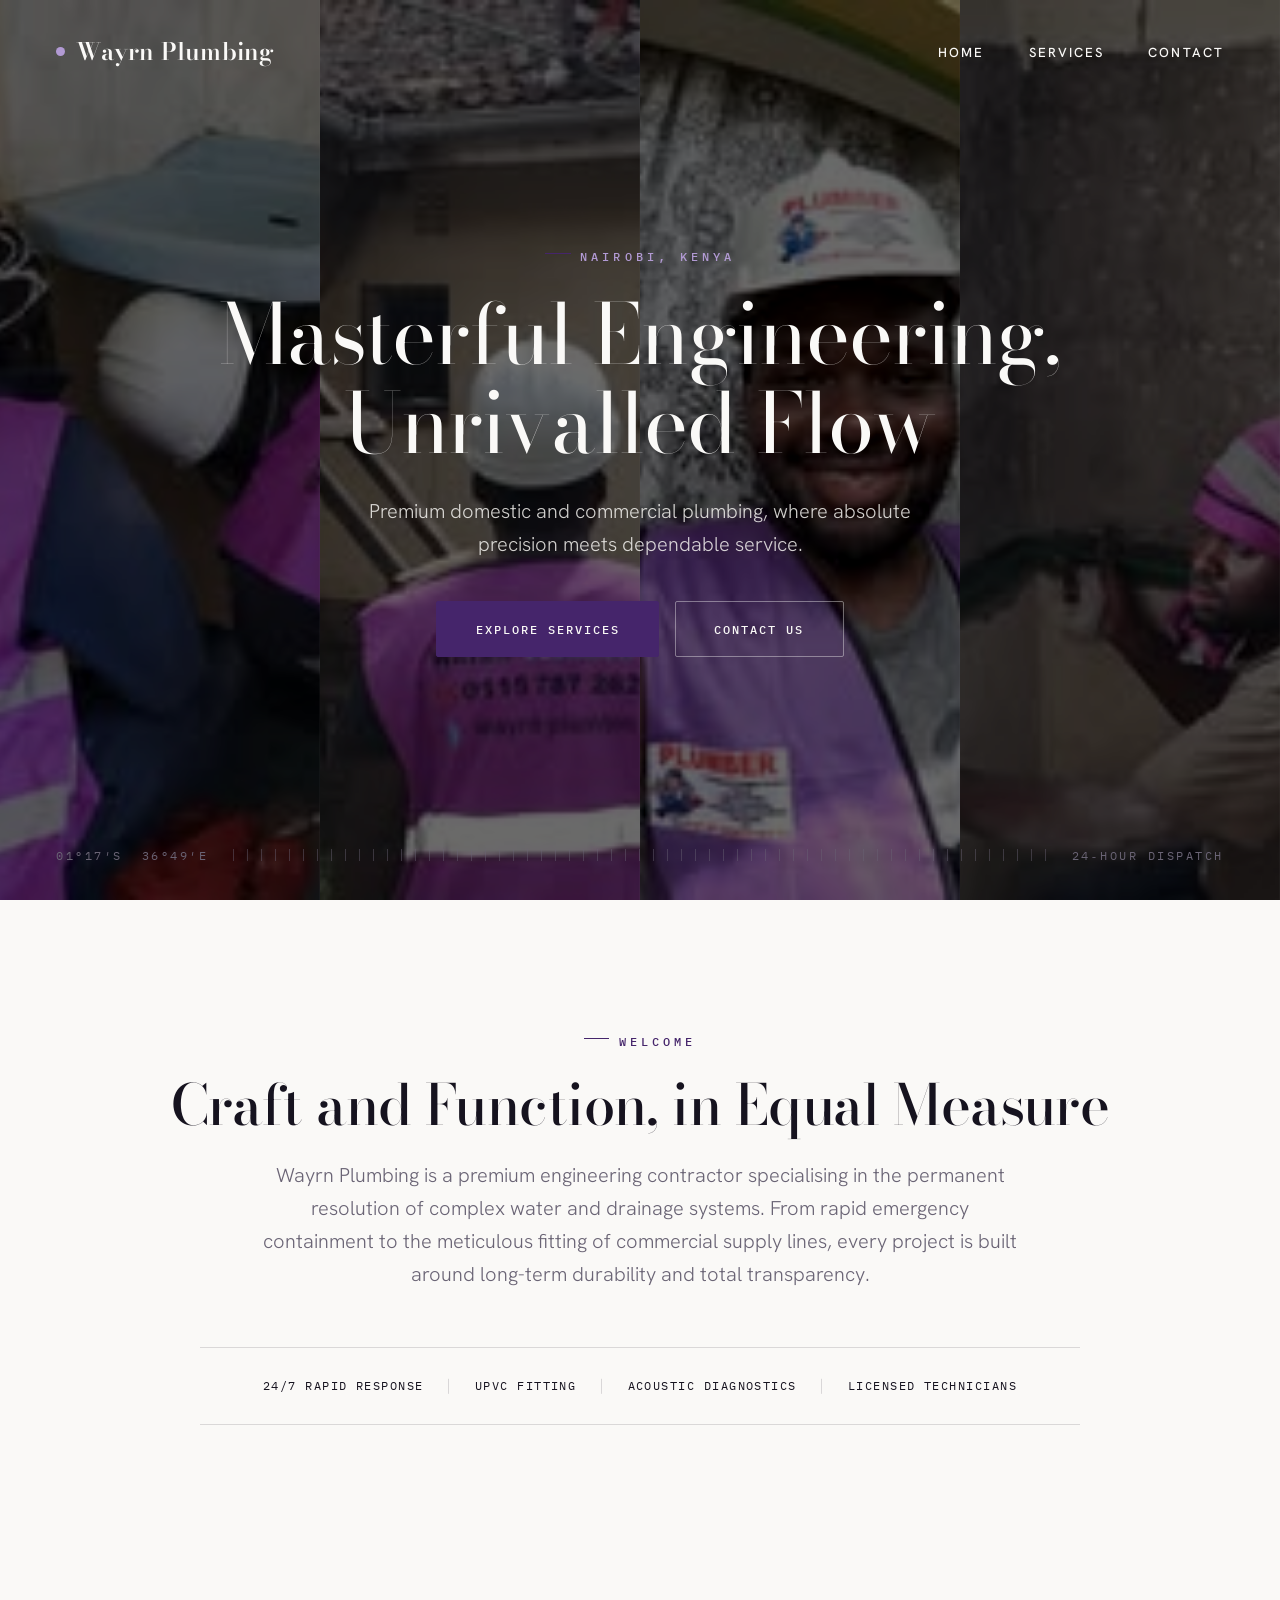
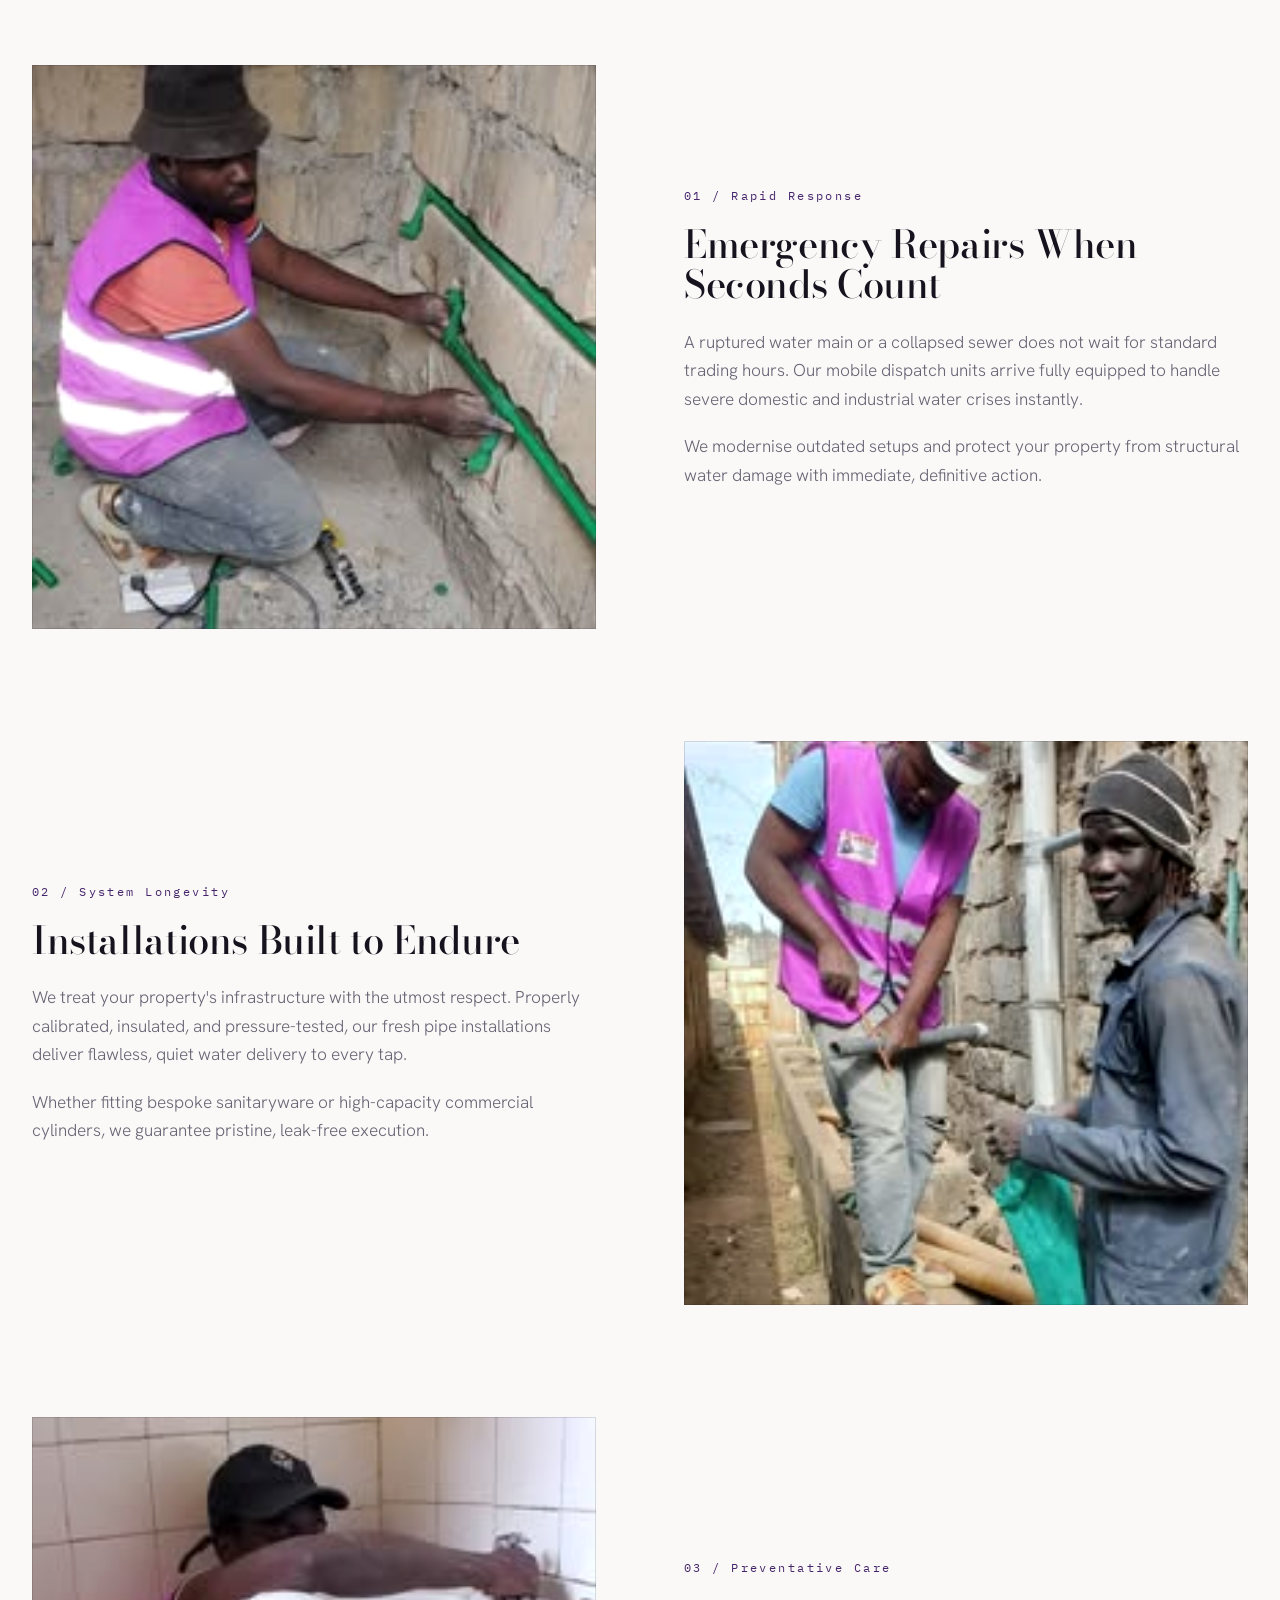
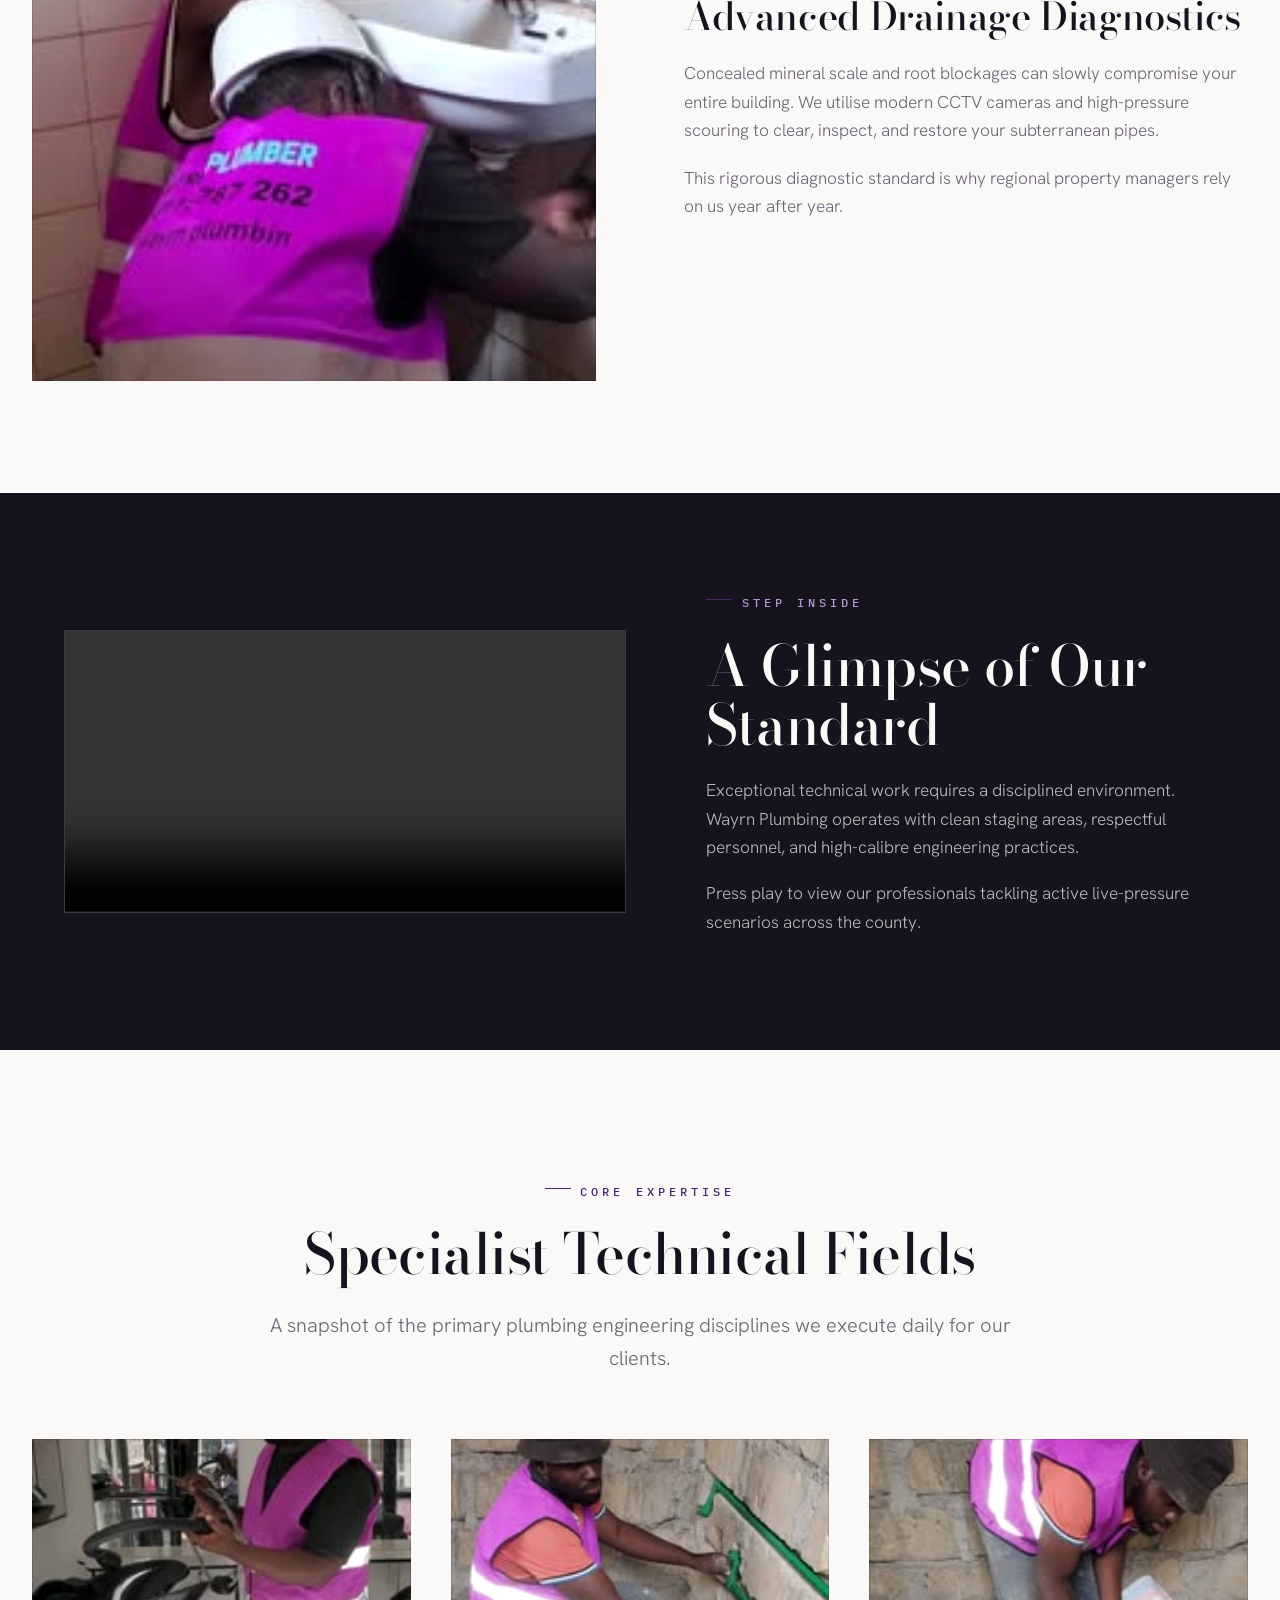
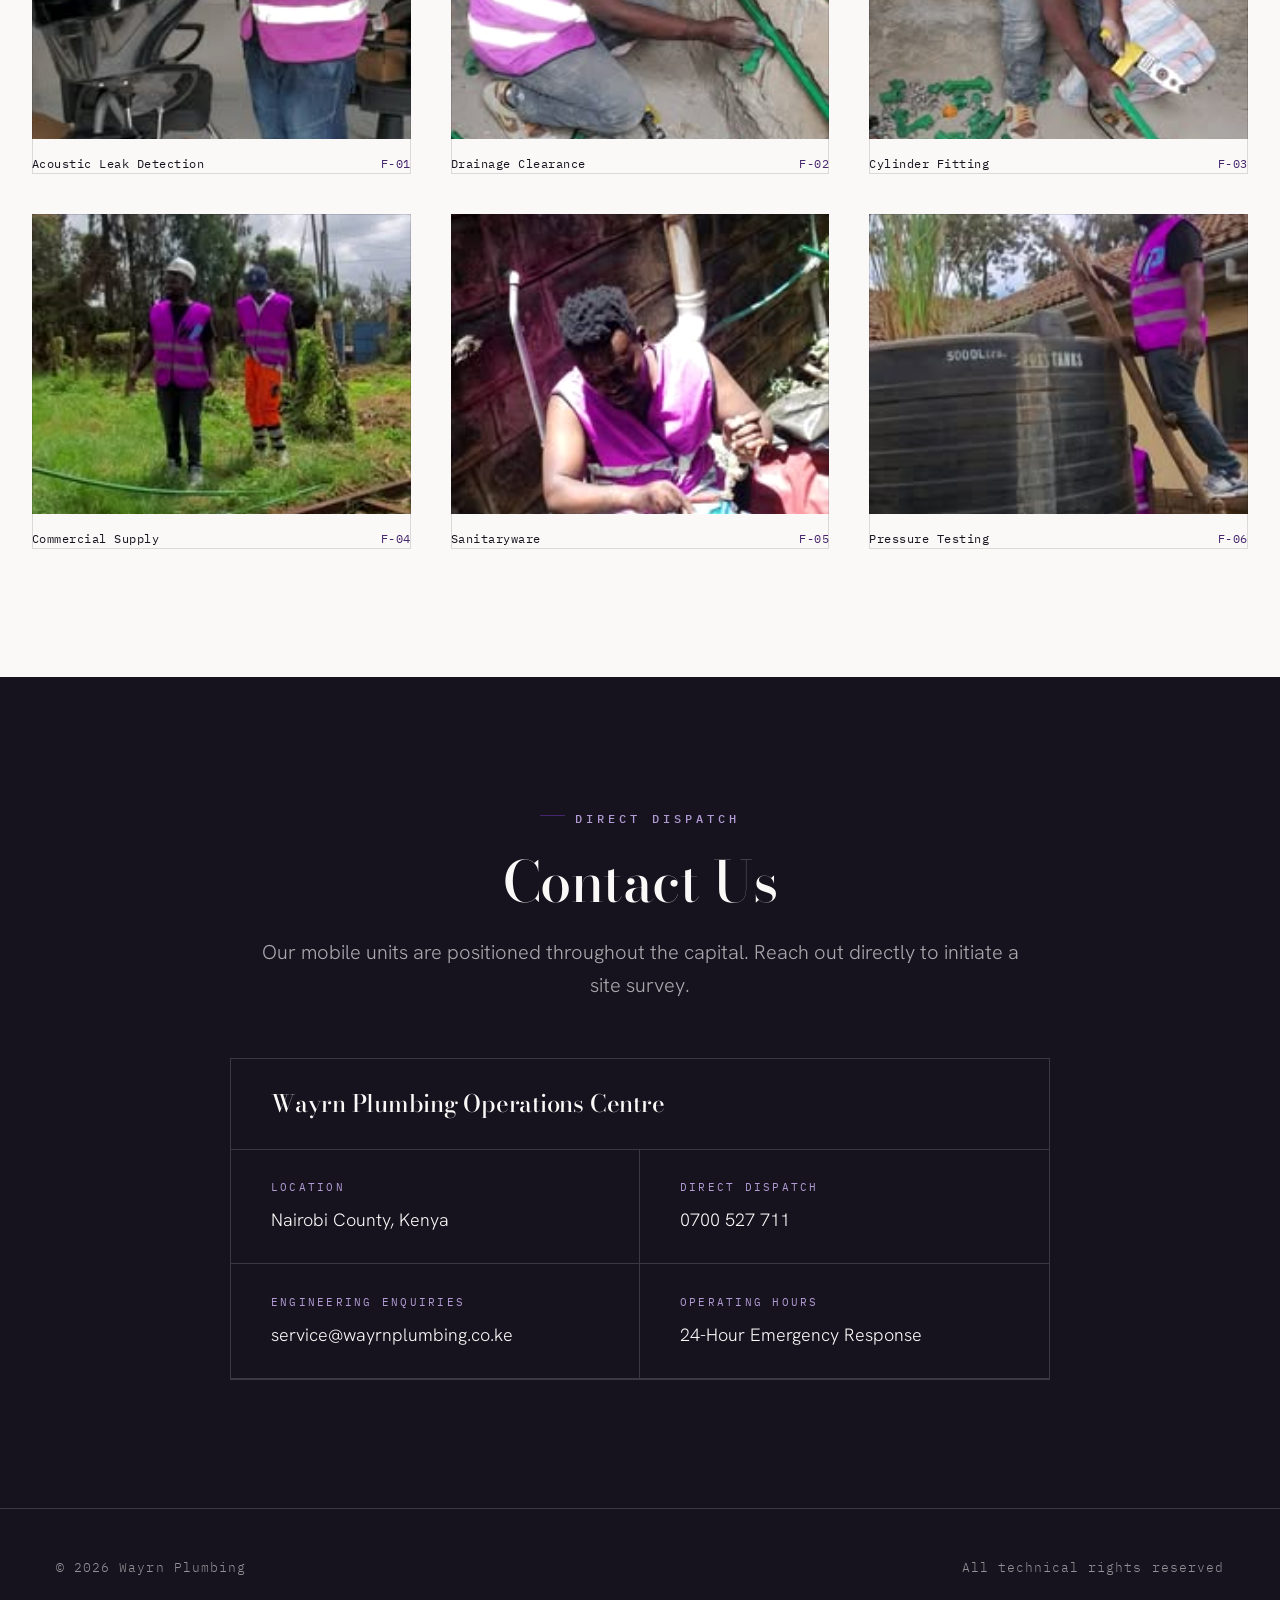
==== index.html @ 17a8623a "Add files via upload" ====
<!DOCTYPE html>
<html lang="en">
<head>
    <meta charset="UTF-8">
    <meta name="viewport" content="width=device-width, initial-scale=1.0">
    <title>Home | Wayrn Plumbing</title>
    <link rel="stylesheet" href="style.css">
</head>
<body>

    <nav>
        <a href="index.html" class="logo">Wayrn Plumbing</a>
        <ul class="nav-links">
            <li><a href="index.html">Home</a></li>
            <li><a href="services.html">Services</a></li>
            <li><a href="#contact">Contact</a></li>
        </ul>
    </nav>

    <!-- HERO -->
    <section class="hero">
        <div class="hero-panel"></div>
        <div class="hero-panel"></div>
        <div class="hero-panel"></div>
        <div class="hero-panel"></div>
        <div class="hero-overlay">
            <span class="eyebrow">Nairobi, Kenya</span>
            <h1>Masterful Engineering, Unrivalled Flow</h1>
            <p>Premium domestic and commercial plumbing, where absolute precision meets dependable service.</p>
            <div class="hero-buttons">
                <a href="services.html" class="btn btn-primary">Explore Services</a>
                <a href="#contact" class="btn btn-outline">Contact Us</a>
            </div>
        </div>
        <div class="hero-baseline">
            <div class="spec-strip">
                <span>01°17′S&nbsp;&nbsp;36°49′E</span>
                <span class="ruler"></span>
                <span>24&#8209;Hour Dispatch</span>
            </div>
        </div>
    </section>

    <!-- WELCOME -->
    <section class="section reveal">
        <span class="eyebrow">Welcome</span>
        <h2>Craft and Function, in Equal Measure</h2>
        <p class="summary-text">
            Wayrn Plumbing is a premium engineering contractor specialising in the permanent resolution of complex water and drainage systems. From rapid emergency containment to the meticulous fitting of commercial supply lines, every project is built around long-term durability and total transparency.
        </p>
        <div class="mini-features">
            <span>24/7 Rapid Response</span>
            <span>uPVC Fitting</span>
            <span>Acoustic Diagnostics</span>
            <span>Licensed Technicians</span>
        </div>
    </section>

    <!-- FEATURE ROWS -->
    <div class="feature">
        <div class="feature-row reveal">
            <div class="feature-media">
                <img src="image 5.jpg" alt="Plumbing engineer working on pipework">
            </div>
            <div class="feature-text">
                <span class="index">01 / Rapid Response</span>
                <h3>Emergency Repairs When Seconds Count</h3>
                <p>A ruptured water main or a collapsed sewer does not wait for standard trading hours. Our mobile dispatch units arrive fully equipped to handle severe domestic and industrial water crises instantly.</p>
                <p>We modernise outdated setups and protect your property from structural water damage with immediate, definitive action.</p>
            </div>
        </div>

        <div class="feature-row reverse reveal">
            <div class="feature-media">
                <img src="image 6.jpg" alt="Commercial boiler and water heater installation">
            </div>
            <div class="feature-text">
                <span class="index">02 / System Longevity</span>
                <h3>Installations Built to Endure</h3>
                <p>We treat your property's infrastructure with the utmost respect. Properly calibrated, insulated, and pressure-tested, our fresh pipe installations deliver flawless, quiet water delivery to every tap.</p>
                <p>Whether fitting bespoke sanitaryware or high-capacity commercial cylinders, we guarantee pristine, leak-free execution.</p>
            </div>
        </div>

        <div class="feature-row reveal">
            <div class="feature-media">
                <img src="image 7.jpg" alt="High pressure water jetting machinery">
            </div>
            <div class="feature-text">
                <span class="index">03 / Preventative Care</span>
                <h3>Advanced Drainage Diagnostics</h3>
                <p>Concealed mineral scale and root blockages can slowly compromise your entire building. We utilise modern CCTV cameras and high-pressure scouring to clear, inspect, and restore your subterranean pipes.</p>
                <p>This rigorous diagnostic standard is why regional property managers rely on us year after year.</p>
            </div>
        </div>
    </div>

    <!-- VIDEO FEATURE -->
    <section class="video-feature reveal">
        <div class="video-frame">
            <video src="video.mp4" autoplay muted loop playsinline controls></video>
        </div>
        <div class="video-text">
            <span class="eyebrow">Step Inside</span>
            <h2>A Glimpse of Our Standard</h2>
            <p>Exceptional technical work requires a disciplined environment. Wayrn Plumbing operates with clean staging areas, respectful personnel, and high-calibre engineering practices.</p>
            <p>Press play to view our professionals tackling active live-pressure scenarios across the county.</p>
        </div>
    </section>

    <!-- CORE EXPERTISE -->
    <section class="section reveal">
        <span class="eyebrow">Core Expertise</span>
        <h2>Specialist Technical Fields</h2>
        <p class="summary-text">A snapshot of the primary plumbing engineering disciplines we execute daily for our clients.</p>
        <div class="dish-grid">
            <div class="dish-card">
                <img src="image 8.jpg" alt="Acoustic leak detection equipment">
                <div class="caption"><span>Acoustic Leak Detection</span><span class="code">F-01</span></div>
            </div>
            <div class="dish-card">
                <img src="image 9.jpg" alt="Clearing blocked domestic drainage">
                <div class="caption"><span>Drainage Clearance</span><span class="code">F-02</span></div>
            </div>
            <div class="dish-card">
                <img src="image 10.jpg" alt="Fitting a modern hot water cylinder">
                <div class="caption"><span>Cylinder Fitting</span><span class="code">F-03</span></div>
            </div>
            <div class="dish-card">
                <img src="image 11.jpg" alt="Commercial supply pipework">
                <div class="caption"><span>Commercial Supply</span><span class="code">F-04</span></div>
            </div>
            <div class="dish-card">
                <img src="image 12.jpg" alt="Luxury bathroom sanitaryware installation">
                <div class="caption"><span>Sanitaryware</span><span class="code">F-05</span></div>
            </div>
            <div class="dish-card">
                <img src="image 13.jpg" alt="Testing local water pressure">
                <div class="caption"><span>Pressure Testing</span><span class="code">F-06</span></div>
            </div>
        </div>
    </section>

    <!-- CONTACT -->
    <section class="section" id="contact">
        <span class="eyebrow">Direct Dispatch</span>
        <h2>Contact Us</h2>
        <p class="summary-text">Our mobile units are positioned throughout the capital. Reach out directly to initiate a site survey.</p>
        <div class="contact-box reveal">
            <h3>Wayrn Plumbing Operations Centre</h3>
            <div class="grid">
                <div class="cell">
                    <span class="label">Location</span>
                    <span class="value">Nairobi County, Kenya</span>
                </div>
                <div class="cell">
                    <span class="label">Direct Dispatch</span>
                    <span class="value">0700 527 711</span>
                </div>
                <div class="cell">
                    <span class="label">Engineering Enquiries</span>
                    <span class="value">service@wayrnplumbing.co.ke</span>
                </div>
                <div class="cell">
                    <span class="label">Operating Hours</span>
                    <span class="value">24-Hour Emergency Response</span>
                </div>
            </div>
        </div>
    </section>

    <footer>
        <p>© 2026 Wayrn Plumbing</p>
        <p>All technical rights reserved</p>
    </footer>

    <script>
        (function () {
            var reduce = window.matchMedia('(prefers-reduced-motion: reduce)').matches;
            var items = document.querySelectorAll('.reveal');
            if (reduce || !('IntersectionObserver' in window)) {
                items.forEach(function (el) { el.classList.add('in'); });
                return;
            }
            var io = new IntersectionObserver(function (entries) {
                entries.forEach(function (entry) {
                    if (entry.isIntersecting) {
                        entry.target.classList.add('in');
                        io.unobserve(entry.target);
                    }
                });
            }, { threshold: 0.12 });
            items.forEach(function (el) { io.observe(el); });
        })();
    </script>

</body>
</html>
---- style.css ----
@import url('https://fonts.googleapis.com/css2?family=Bodoni+Moda:opsz,wght@6..96,400;6..96,500;6..96,600;6..96,700&family=Hanken+Grotesk:wght@300;400;500;600;700&family=IBM+Plex+Mono:wght@400;500;600&display=swap');

:root {
    --ink: #16131f;          /* near-black with a faint violet undertone */
    --ink-2: #221c30;        /* lifted ink for dark surfaces */
    --paper: #faf9f7;        /* warm off-white */
    --paper-2: #efedf2;      /* quiet light surface, faint lavender */
    --steel: #6a6475;        /* muted mauve-grey, secondary text */
    --purple: #45256b;       /* dark purple, the single accent */
    --purple-deep: #321a4f;  /* deeper purple for hover */
    --purple-soft: #b29ad4;  /* light lavender, for accents on dark surfaces */
    --line: rgba(22, 19, 31, 0.14);
    --line-dark: rgba(250, 249, 247, 0.16);

    --font-display: 'Bodoni Moda', Georgia, serif;
    --font-body: 'Hanken Grotesk', system-ui, sans-serif;
    --font-mono: 'IBM Plex Mono', ui-monospace, monospace;

    --maxw: 1280px;
}

* { box-sizing: border-box; margin: 0; padding: 0; }

html { scroll-behavior: smooth; }

body {
    font-family: var(--font-body);
    background-color: var(--paper);
    color: var(--ink);
    line-height: 1.65;
    -webkit-font-smoothing: antialiased;
    overflow-x: hidden;
}

::selection { background: var(--purple); color: var(--paper); }

img { display: block; }

/* ---------- TYPOGRAPHY ---------- */
h1, h2, h3, h4 {
    font-family: var(--font-display);
    color: var(--ink);
    font-weight: 500;
    line-height: 1.06;
    letter-spacing: -0.01em;
}

h1 { font-size: clamp(3rem, 6.5vw, 6rem); margin-bottom: 1.75rem; }
h2 { font-size: clamp(2.2rem, 4.4vw, 3.6rem); margin-bottom: 1.25rem; }
h3 { font-size: 1.65rem; margin-bottom: 0.6rem; }

p { font-weight: 300; }

.eyebrow {
    display: inline-block;
    font-family: var(--font-mono);
    font-size: 0.74rem;
    font-weight: 500;
    text-transform: uppercase;
    letter-spacing: 0.34em;
    color: var(--purple);
    margin-bottom: 1.5rem;
    padding-left: 2.2rem;
    position: relative;
}

.eyebrow::before {
    content: '';
    position: absolute;
    left: 0;
    top: 0.5em;
    width: 1.6rem;
    height: 1px;
    background: var(--purple);
}

.summary-text {
    font-size: 1.25rem;
    max-width: 760px;
    margin: 1.5rem auto 0;
    color: var(--steel);
    font-weight: 300;
}

/* ---------- MEASUREMENT STRIP (signature motif) ---------- */
.spec-strip {
    display: flex;
    align-items: center;
    gap: 1.5rem;
    font-family: var(--font-mono);
    font-size: 0.72rem;
    letter-spacing: 0.22em;
    text-transform: uppercase;
    color: var(--steel);
}

.spec-strip .ruler {
    flex: 1;
    height: 12px;
    background-image: repeating-linear-gradient(
        to right,
        currentColor 0,
        currentColor 1px,
        transparent 1px,
        transparent 14px
    );
    opacity: 0.45;
}

/* ---------- NAVIGATION ---------- */
nav {
    position: absolute;
    top: 0; left: 0;
    width: 100%;
    padding: 2rem 3.5rem;
    display: flex;
    justify-content: space-between;
    align-items: center;
    z-index: 100;
}

.logo {
    font-family: var(--font-display);
    font-size: 1.5rem;
    font-weight: 600;
    color: var(--paper);
    text-decoration: none;
    letter-spacing: 0.01em;
    display: flex;
    align-items: center;
    gap: 0.7rem;
}

.logo::before {
    content: '';
    width: 9px; height: 9px;
    background: var(--purple-soft);
    border-radius: 50%;
}

.nav-links {
    list-style: none;
    display: flex;
    gap: 2.75rem;
}

.nav-links a {
    color: var(--paper);
    text-decoration: none;
    font-size: 0.82rem;
    font-weight: 500;
    text-transform: uppercase;
    letter-spacing: 0.16em;
    padding-bottom: 4px;
    border-bottom: 1px solid transparent;
    transition: border-color 0.35s ease, color 0.35s ease;
}

.nav-links a:hover { color: var(--purple-soft); border-bottom-color: var(--purple-soft); }

/* dark-paper nav variant (services page) */
nav.nav-solid { background: var(--ink); position: relative; }

/* ---------- BUTTONS ---------- */
.btn {
    display: inline-flex;
    align-items: center;
    justify-content: center;
    padding: 1.05rem 2.4rem;
    border-radius: 2px;
    font-family: var(--font-mono);
    font-size: 0.78rem;
    font-weight: 500;
    text-transform: uppercase;
    letter-spacing: 0.16em;
    text-decoration: none;
    cursor: pointer;
    transition: background 0.35s ease, color 0.35s ease, border-color 0.35s ease, transform 0.35s ease;
}

.btn-primary {
    background: var(--purple);
    color: var(--paper);
    border: 1px solid var(--purple);
}
.btn-primary:hover { background: var(--purple-deep); border-color: var(--purple-deep); }

.btn-outline {
    background: transparent;
    color: var(--paper);
    border: 1px solid rgba(251, 250, 247, 0.4);
}
.btn-outline:hover { border-color: var(--paper); background: rgba(251, 250, 247, 0.06); }

.btn-sm { padding: 0.78rem 1.7rem; font-size: 0.72rem; }

/* ---------- HERO ---------- */
.hero {
    position: relative;
    height: 100vh;
    min-height: 680px;
    width: 100%;
    overflow: hidden;
    display: flex;
    align-items: center;
    justify-content: center;
    background-color: var(--ink);
}

.hero-panel {
    position: absolute;
    top: 0;
    height: 100%;
    width: 25%;
    background-size: cover;
    background-position: center;
    filter: brightness(0.42) saturate(0.85) contrast(1.05);
    transition: filter 0.6s ease, transform 0.9s cubic-bezier(0.22, 1, 0.36, 1);
    border-right: 1px solid rgba(251, 250, 247, 0.08);
}

.hero-panel:nth-child(1) { left: 0%;  background-image: url('image 1.jpg'); }
.hero-panel:nth-child(2) { left: 25%; background-image: url('image 2.jpg'); }
.hero-panel:nth-child(3) { left: 50%; background-image: url('image 3.jpg'); }
.hero-panel:nth-child(4) { left: 75%; background-image: url('image 4.jpg'); }

.hero:hover .hero-panel { filter: brightness(0.3) saturate(0.8) contrast(1.05); }
.hero .hero-panel:hover {
    filter: brightness(0.62) saturate(1) contrast(1.05);
    transform: scale(1.03);
    z-index: 2;
}

.hero-overlay {
    position: relative;
    z-index: 10;
    text-align: center;
    max-width: 920px;
    padding: 0 2rem;
    pointer-events: none;
}
.hero-overlay * { pointer-events: auto; }
.hero-overlay .eyebrow { color: var(--purple-soft); }
.hero-overlay h1 { color: var(--paper); font-weight: 400; }
.hero-overlay p {
    color: rgba(251, 250, 247, 0.82);
    font-size: 1.25rem;
    max-width: 620px;
    margin: 0 auto 2.5rem;
    font-weight: 300;
}
.hero-buttons { display: flex; gap: 1rem; justify-content: center; }

.hero-baseline {
    position: absolute;
    bottom: 2.2rem;
    left: 3.5rem;
    right: 3.5rem;
    z-index: 10;
    color: rgba(251, 250, 247, 0.7);
}

/* ---------- SECTIONS ---------- */
.section {
    padding: 8rem 2rem;
    max-width: var(--maxw);
    margin: 0 auto;
    text-align: center;
}

.section.dark {
    max-width: none;
    background: var(--ink);
    color: var(--paper);
}
.section.dark h2 { color: var(--paper); }
.section.dark .summary-text { color: rgba(251, 250, 247, 0.65); }

/* welcome spec list (was rounded pills) */
.mini-features {
    display: flex;
    flex-wrap: wrap;
    justify-content: center;
    align-items: center;
    margin-top: 3.5rem;
    border-top: 1px solid var(--line);
    border-bottom: 1px solid var(--line);
    padding: 1.4rem 0;
    max-width: 880px;
    margin-left: auto;
    margin-right: auto;
}

.mini-features span {
    font-family: var(--font-mono);
    font-size: 0.76rem;
    letter-spacing: 0.12em;
    text-transform: uppercase;
    color: var(--ink);
    padding: 0.35rem 1.6rem;
    position: relative;
}
.mini-features span:not(:last-child)::after {
    content: '';
    position: absolute;
    right: 0; top: 50%;
    transform: translateY(-50%);
    height: 0.9rem;
    width: 1px;
    background: var(--line);
}

/* ---------- FEATURE ROWS ---------- */
.feature { max-width: var(--maxw); margin: 0 auto; }

.feature-row {
    display: flex;
    align-items: center;
    gap: 5.5rem;
    margin: 7rem auto;
    padding: 0 2rem;
    text-align: left;
}
.feature-row.reverse { flex-direction: row-reverse; }

.feature-text { flex: 1; }
.feature-text .index {
    font-family: var(--font-mono);
    font-size: 0.76rem;
    letter-spacing: 0.2em;
    color: var(--purple);
    display: block;
    margin-bottom: 1.1rem;
}
.feature-text h3 {
    font-size: clamp(1.9rem, 3vw, 2.6rem);
    margin-bottom: 1.4rem;
    color: var(--ink);
}
.feature-text p { margin-bottom: 1.2rem; font-size: 1.08rem; color: var(--steel); }

.feature-media { flex: 1; position: relative; overflow: hidden; }
.feature-media img {
    width: 100%;
    height: auto;
    object-fit: cover;
    filter: saturate(0.95) contrast(1.04);
    transition: transform 0.9s cubic-bezier(0.22, 1, 0.36, 1);
}
.feature-media::after {
    content: '';
    position: absolute;
    inset: 0;
    border: 1px solid var(--line);
    pointer-events: none;
}
.feature-row:hover .feature-media img { transform: scale(1.04); }

/* ---------- VIDEO FEATURE ---------- */
.video-feature {
    background: var(--ink);
    padding: 6rem 4rem;
    display: flex;
    align-items: center;
    gap: 5rem;
    max-width: var(--maxw);
    margin: 0 auto;
    text-align: left;
    color: var(--paper);
}
.video-frame {
    flex: 1.1;
    overflow: hidden;
    border: 1px solid var(--line-dark);
}
.video-frame video { width: 100%; display: block; }
.video-text { flex: 1; }
.video-text .eyebrow { color: var(--purple-soft); }
.video-text h2 { color: var(--paper); }
.video-text p { color: rgba(251, 250, 247, 0.72); margin-bottom: 1.1rem; font-size: 1.08rem; }

/* ---------- CORE EXPERTISE GRID ---------- */
.dish-grid {
    display: grid;
    grid-template-columns: repeat(auto-fit, minmax(300px, 1fr));
    gap: 2.5rem;
    margin-top: 4rem;
    text-align: left;
}

.dish-card { position: relative; overflow: hidden; }
.dish-card img {
    width: 100%;
    height: 300px;
    object-fit: cover;
    filter: saturate(0.95) contrast(1.04);
    transition: transform 0.9s cubic-bezier(0.22, 1, 0.36, 1);
}
.dish-card::after {
    content: '';
    position: absolute;
    inset: 0;
    border: 1px solid var(--line);
    pointer-events: none;
}
.dish-card:hover img { transform: scale(1.05); }

.dish-card .caption {
    display: flex;
    justify-content: space-between;
    align-items: baseline;
    margin-top: 0.9rem;
    font-family: var(--font-mono);
    font-size: 0.78rem;
    letter-spacing: 0.04em;
    color: var(--ink);
}
.dish-card .caption .code { color: var(--purple); }

/* ---------- SERVICES PAGE HEADER ---------- */
.page-header {
    background: var(--ink);
    color: var(--paper);
    padding: 11rem 3.5rem 5rem;
    text-align: left;
}
.page-header .eyebrow { color: var(--purple-soft); }
.page-header h1 { color: var(--paper); font-weight: 400; margin-bottom: 1.25rem; }
.page-header p {
    font-size: 1.3rem;
    max-width: 640px;
    color: rgba(251, 250, 247, 0.72);
    font-weight: 300;
}
.page-header .spec-strip { margin-top: 3rem; color: rgba(251, 250, 247, 0.55); }

/* ---------- SERVICES LIST ---------- */
.services-list-container {
    display: flex;
    flex-direction: column;
    max-width: 1040px;
    margin: 1rem auto 4rem;
    text-align: left;
    border-top: 1px solid var(--line);
}

.service-list-row {
    display: flex;
    align-items: center;
    justify-content: space-between;
    gap: 2.5rem;
    padding: 2.6rem 0.5rem;
    border-bottom: 1px solid var(--line);
    transition: background 0.4s ease, padding 0.4s ease;
}
.service-list-row:hover { background: var(--paper-2); padding-left: 1.5rem; padding-right: 1.5rem; }

.service-code {
    font-family: var(--font-mono);
    font-size: 0.82rem;
    letter-spacing: 0.12em;
    color: var(--purple);
    width: 4.5rem;
    flex-shrink: 0;
}
.service-info { flex: 1; }
.service-info h3 { color: var(--ink); font-size: 1.5rem; margin-bottom: 0.35rem; }
.service-info p { font-size: 1.02rem; color: var(--steel); max-width: 560px; }
.service-list-row .btn { flex-shrink: 0; }

/* ---------- CONTACT ---------- */
#contact { background: var(--ink); max-width: none; color: var(--paper); }
#contact h2 { color: var(--paper); }
#contact .eyebrow { color: var(--purple-soft); }
#contact .summary-text { color: rgba(250, 249, 247, 0.65); }

.contact-box {
    max-width: 820px;
    margin: 3.5rem auto 0;
    text-align: left;
    border: 1px solid var(--line-dark);
}
.contact-box h3 {
    color: var(--paper);
    font-size: 1.5rem;
    padding: 2rem 2.5rem;
    border-bottom: 1px solid var(--line-dark);
    margin-bottom: 0;
}
.contact-box .grid {
    display: grid;
    grid-template-columns: 1fr 1fr;
}
.contact-box .cell {
    padding: 1.8rem 2.5rem;
    border-bottom: 1px solid var(--line-dark);
}
.contact-box .cell:nth-child(odd) { border-right: 1px solid var(--line-dark); }
.contact-box .label {
    font-family: var(--font-mono);
    font-size: 0.7rem;
    letter-spacing: 0.2em;
    text-transform: uppercase;
    color: var(--purple-soft);
    display: block;
    margin-bottom: 0.5rem;
}
.contact-box .value { font-size: 1.12rem; color: var(--paper); font-weight: 300; }

/* ---------- FOOTER ---------- */
footer {
    background-color: var(--ink);
    color: var(--paper);
    padding: 3rem 3.5rem;
    border-top: 1px solid var(--line-dark);
    display: flex;
    justify-content: space-between;
    align-items: center;
    gap: 1rem;
    flex-wrap: wrap;
}
footer p { opacity: 0.55; font-size: 0.82rem; font-family: var(--font-mono); letter-spacing: 0.08em; }

/* ---------- SCROLL REVEAL ---------- */
.reveal { opacity: 0; transform: translateY(22px); transition: opacity 0.9s ease, transform 0.9s cubic-bezier(0.22, 1, 0.36, 1); }
.reveal.in { opacity: 1; transform: none; }

/* ---------- HERO LOAD SEQUENCE ---------- */
@keyframes panelIn { from { opacity: 0; transform: scaleY(1.08); } to { opacity: 1; transform: scaleY(1); } }
@keyframes overlayIn { from { opacity: 0; transform: translateY(14px); } to { opacity: 1; transform: none; } }
.hero-panel { animation: panelIn 1.1s cubic-bezier(0.22, 1, 0.36, 1) both; }
.hero-panel:nth-child(1) { animation-delay: 0.05s; }
.hero-panel:nth-child(2) { animation-delay: 0.18s; }
.hero-panel:nth-child(3) { animation-delay: 0.31s; }
.hero-panel:nth-child(4) { animation-delay: 0.44s; }
.hero-overlay { animation: overlayIn 1s ease 0.6s both; }

@media (prefers-reduced-motion: reduce) {
    *, *::before, *::after { animation: none !important; transition: none !important; }
    .reveal { opacity: 1; transform: none; }
    html { scroll-behavior: auto; }
}

/* ---------- RESPONSIVE: TABLET ---------- */
@media (max-width: 900px) {
    nav { padding: 1.5rem 1.75rem; }
    .nav-links { gap: 1.25rem; }
    .nav-links a { font-size: 0.72rem; }
    .section { padding: 5rem 1.5rem; }
    .feature-row, .feature-row.reverse, .video-feature {
        flex-direction: column;
        gap: 2.5rem;
        margin: 4.5rem auto;
        align-items: flex-start;
    }
    .video-feature { padding: 3rem 1.75rem; }
    .page-header { padding: 8rem 1.75rem 3.5rem; }
    .service-list-row { flex-wrap: wrap; gap: 0.75rem 1.25rem; }
    .service-code { width: auto; order: 1; }
    .service-info { order: 3; flex-basis: 100%; }
    .service-list-row .btn { order: 2; margin-left: auto; }
    .hero-baseline { left: 1.75rem; right: 1.75rem; }
    .contact-box .grid { grid-template-columns: 1fr; }
    .contact-box .cell:nth-child(odd) { border-right: none; }
    footer { flex-direction: column; text-align: center; }
}

/* ---------- RESPONSIVE: PHONE ---------- */
@media (max-width: 600px) {
    nav { padding: 1rem 1rem; }
    .logo { font-size: 1.1rem; gap: 0.5rem; }
    .nav-links { gap: 0.7rem; }
    .nav-links a { font-size: 0.62rem; letter-spacing: 0.08em; padding-bottom: 2px; }

    .section { padding: 4rem 1.25rem; }

    h1 { font-size: clamp(2.3rem, 9vw, 3.2rem); }
    h2 { font-size: clamp(1.9rem, 7vw, 2.4rem); }
    .summary-text { font-size: 1.08rem; }

    /* hero: thin slivers become a 2x2 grid */
    .hero { min-height: 600px; }
    .hero-panel { width: 50%; height: 50%; border-bottom: 1px solid rgba(251, 250, 247, 0.08); }
    .hero-panel:nth-child(1) { left: 0;   top: 0; }
    .hero-panel:nth-child(2) { left: 50%; top: 0; }
    .hero-panel:nth-child(3) { left: 0;   top: 50%; }
    .hero-panel:nth-child(4) { left: 50%; top: 50%; }
    .hero-overlay p { font-size: 1.08rem; margin-bottom: 2rem; }
    .hero-buttons { flex-direction: column; width: 100%; max-width: 320px; margin: 0 auto; }
    .hero-buttons .btn { width: 100%; }
    .hero-baseline { bottom: 1.4rem; }
    .spec-strip { font-size: 0.62rem; gap: 0.85rem; letter-spacing: 0.14em; }

    /* welcome spec list: drop the dividers when items wrap */
    .mini-features { padding: 1.1rem 0; margin-top: 2.5rem; }
    .mini-features span { padding: 0.3rem 0.9rem; font-size: 0.7rem; }
    .mini-features span:not(:last-child)::after { display: none; }

    .feature-row, .feature-row.reverse { margin: 3.5rem auto; padding: 0 1.25rem; }
    .feature-text h3 { font-size: 1.7rem; }

    .video-feature { margin: 0 auto; padding: 2.5rem 1.25rem; gap: 2rem; }

    /* expertise grid: always single column so it never overflows */
    .dish-grid { grid-template-columns: 1fr; gap: 1.75rem; margin-top: 3rem; }
    .dish-card img { height: 240px; }

    .page-header { padding: 7rem 1.25rem 3rem; }
    .page-header p { font-size: 1.12rem; }

    .service-list-row { padding: 1.8rem 0.25rem; }
    .service-list-row:hover { padding-left: 0.75rem; padding-right: 0.75rem; }
    .service-info h3 { font-size: 1.35rem; }

    .contact-box .cell { padding: 1.4rem 1.5rem; }
    .contact-box h3 { padding: 1.5rem 1.5rem; font-size: 1.3rem; }

    footer { padding: 2.5rem 1.25rem; }
}
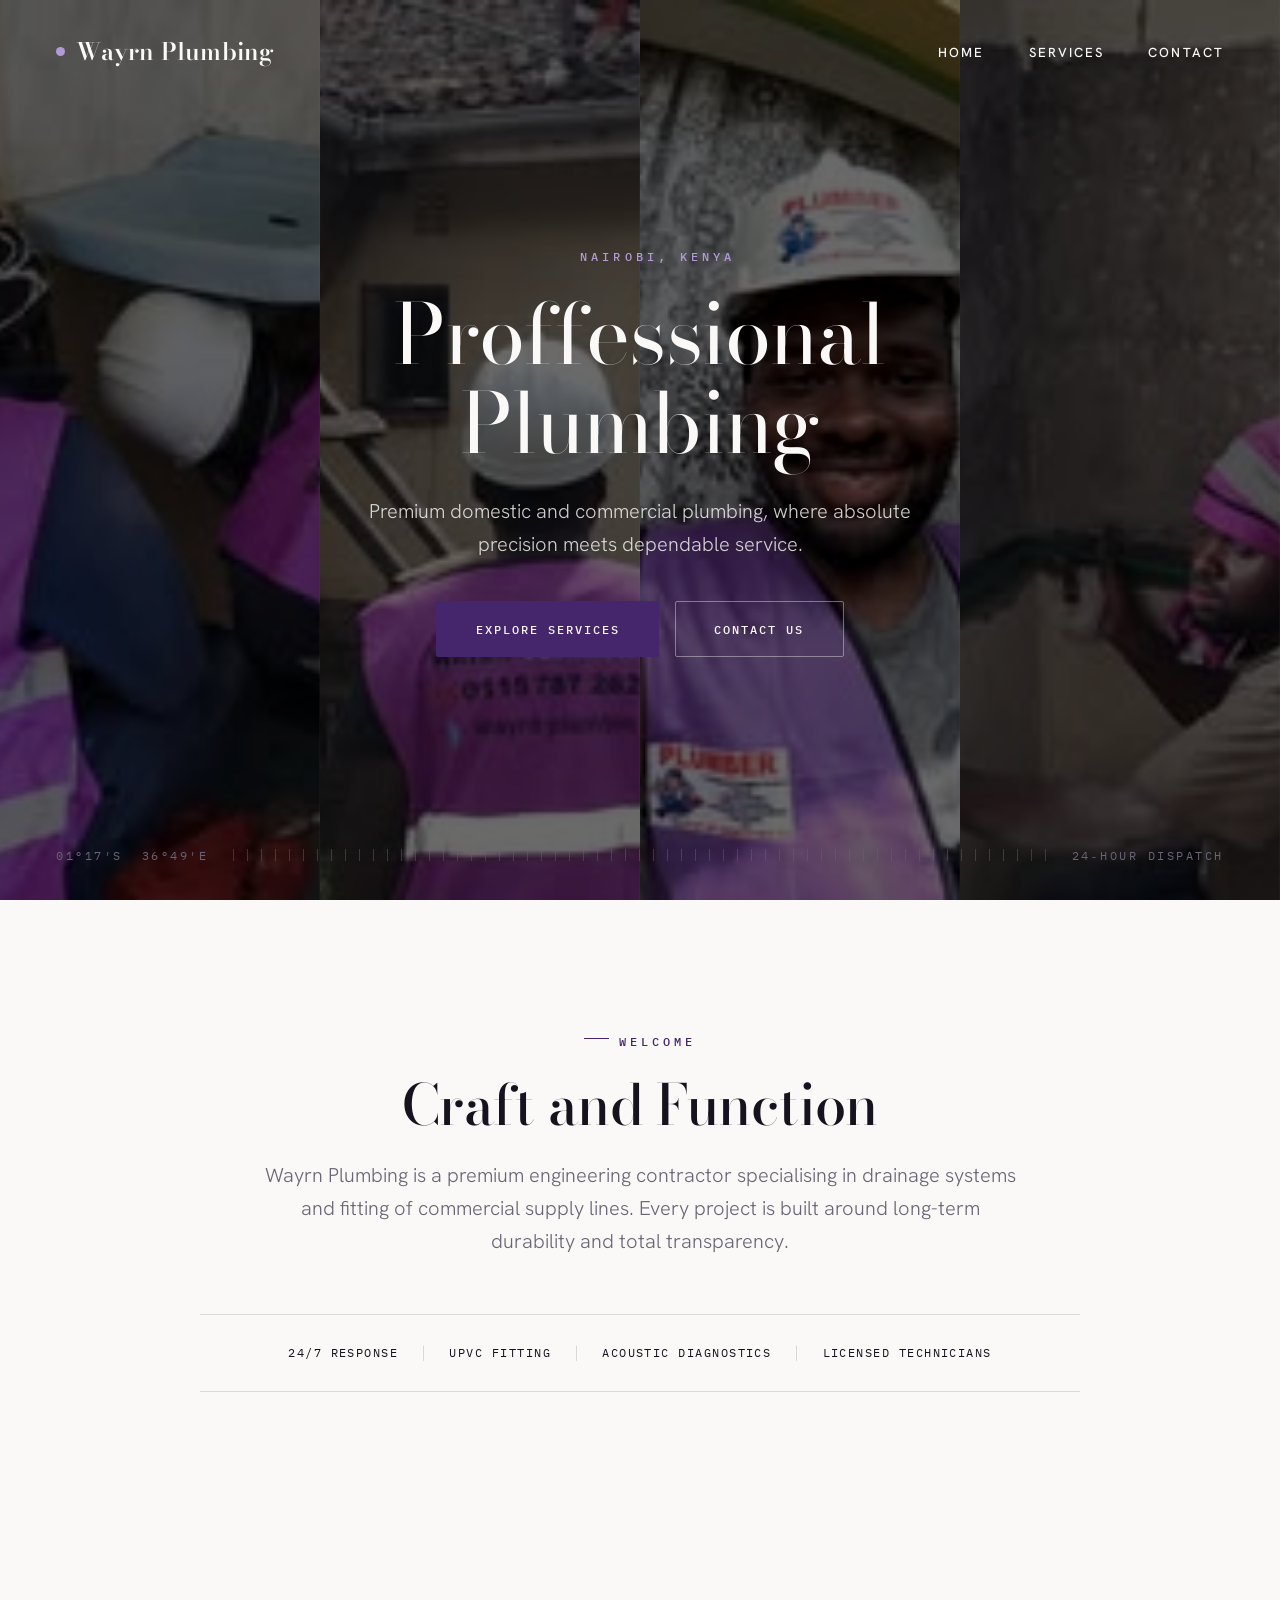
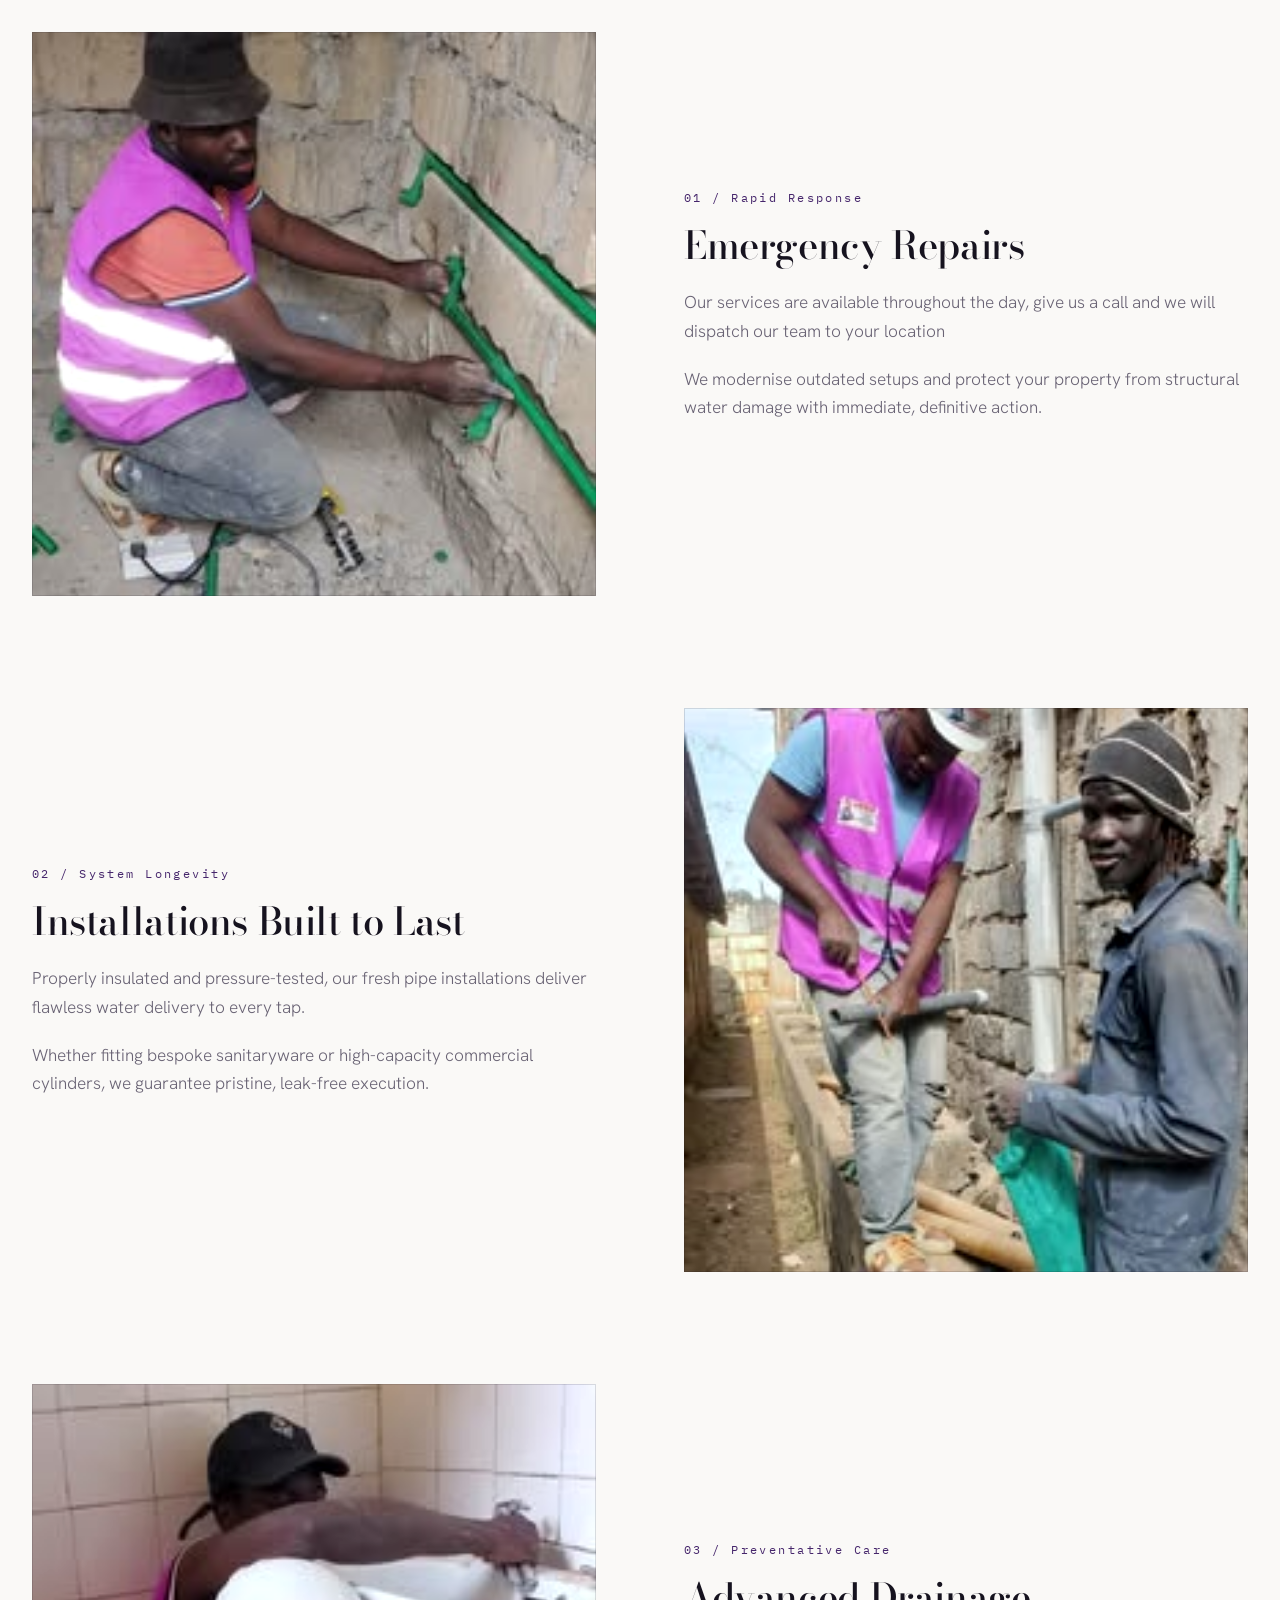
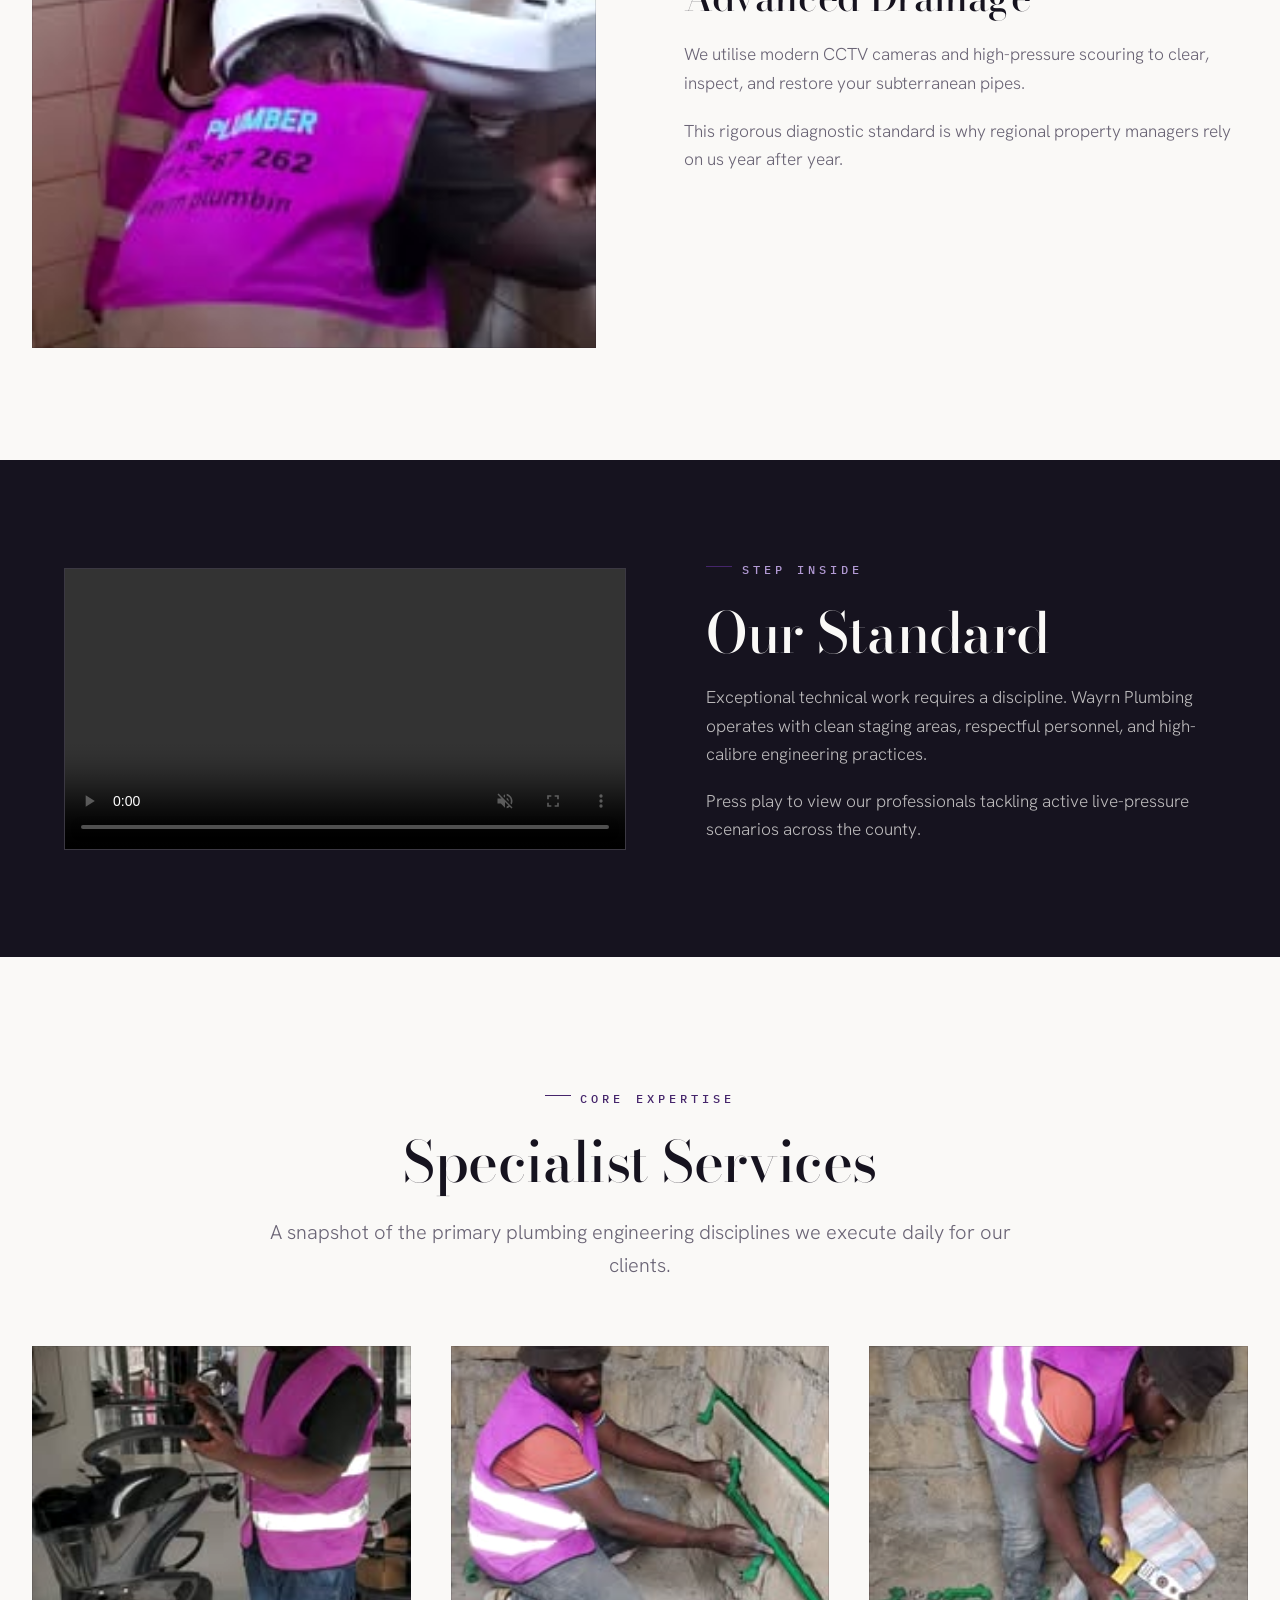
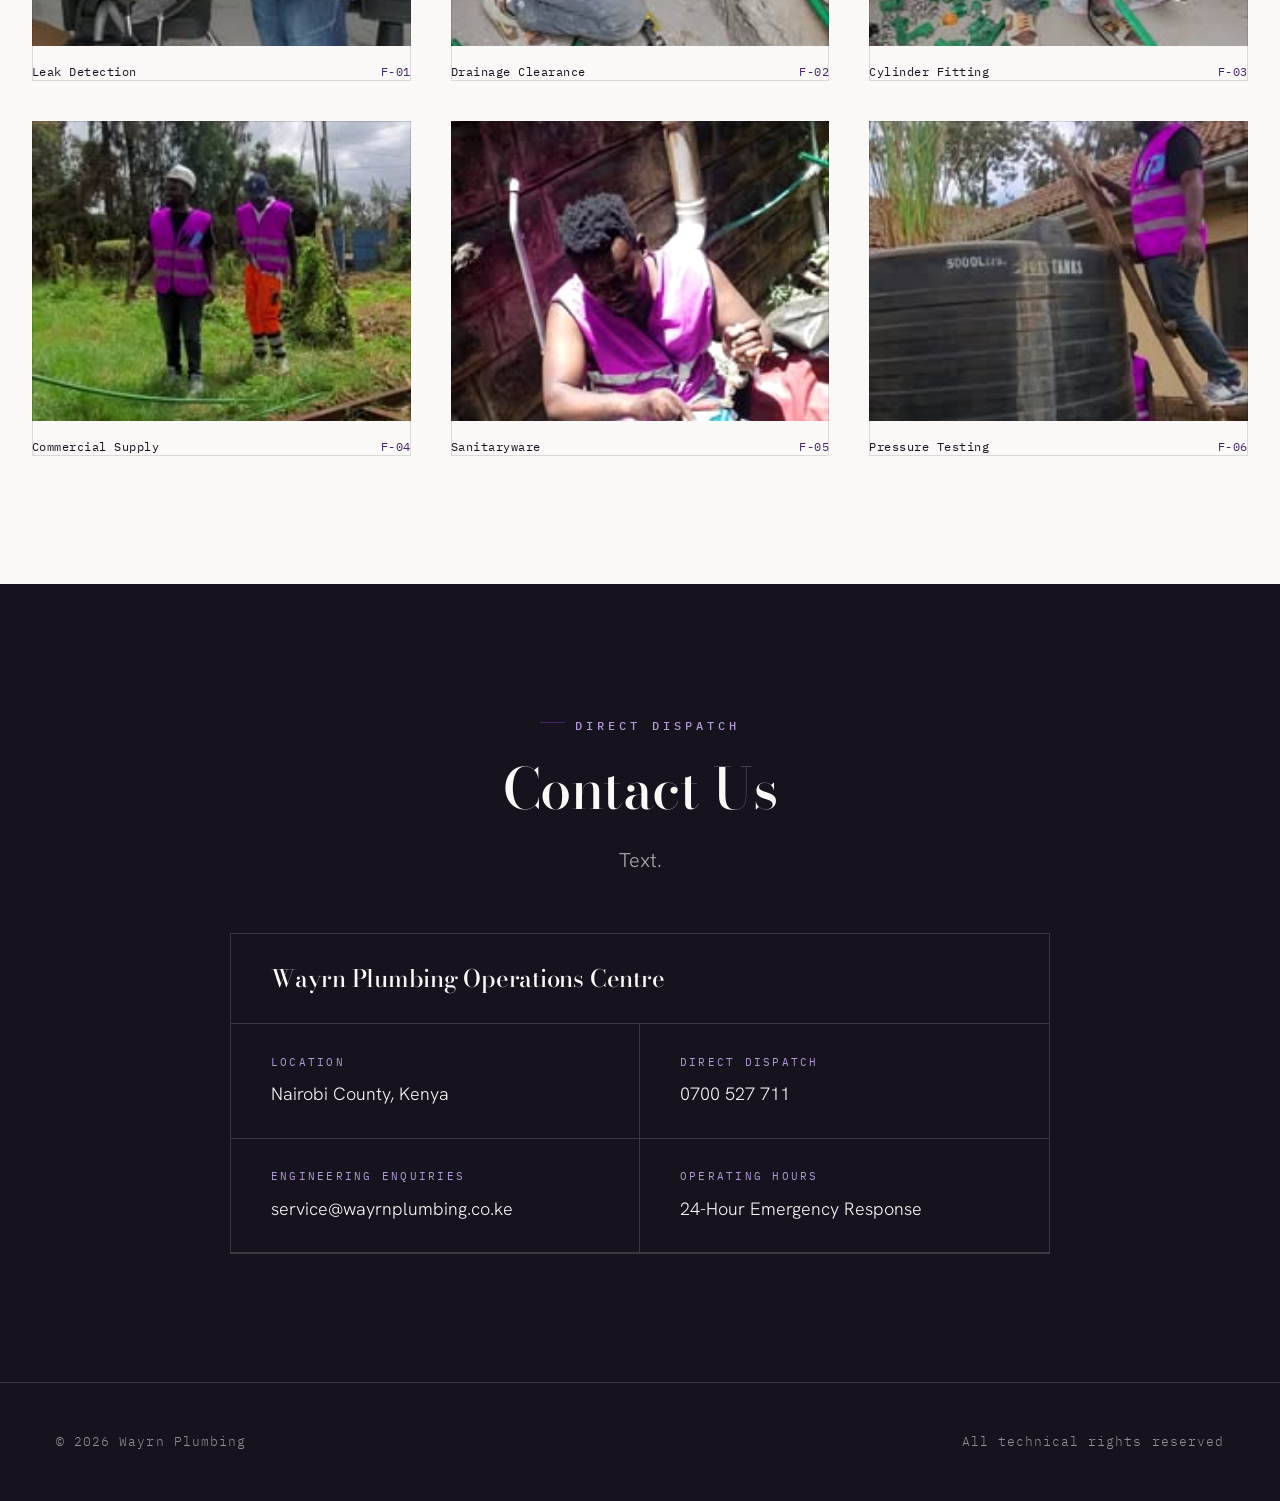
==== commit 73303502: "Update index.html" ====
--- a/index.html
+++ b/index.html
@@ -25,7 +25,7 @@
         <div class="hero-panel"></div>
         <div class="hero-overlay">
             <span class="eyebrow">Nairobi, Kenya</span>
-            <h1>Masterful Engineering, Unrivalled Flow</h1>
+            <h1>Proffessional Plumbing</h1>
             <p>Premium domestic and commercial plumbing, where absolute precision meets dependable service.</p>
             <div class="hero-buttons">
                 <a href="services.html" class="btn btn-primary">Explore Services</a>
@@ -44,12 +44,12 @@
     <!-- WELCOME -->
     <section class="section reveal">
         <span class="eyebrow">Welcome</span>
-        <h2>Craft and Function, in Equal Measure</h2>
+        <h2>Craft and Function</h2>
         <p class="summary-text">
-            Wayrn Plumbing is a premium engineering contractor specialising in the permanent resolution of complex water and drainage systems. From rapid emergency containment to the meticulous fitting of commercial supply lines, every project is built around long-term durability and total transparency.
+            Wayrn Plumbing is a premium engineering contractor specialising in drainage systems and fitting of commercial supply lines. Every project is built around long-term durability and total transparency.
         </p>
         <div class="mini-features">
-            <span>24/7 Rapid Response</span>
+            <span>24/7 Response</span>
             <span>uPVC Fitting</span>
             <span>Acoustic Diagnostics</span>
             <span>Licensed Technicians</span>
@@ -64,8 +64,8 @@
             </div>
             <div class="feature-text">
                 <span class="index">01 / Rapid Response</span>
-                <h3>Emergency Repairs When Seconds Count</h3>
-                <p>A ruptured water main or a collapsed sewer does not wait for standard trading hours. Our mobile dispatch units arrive fully equipped to handle severe domestic and industrial water crises instantly.</p>
+                <h3>Emergency Repairs</h3>
+                <p>Our services are available throughout the day, give us a call and we will dispatch our team to your location</p>
                 <p>We modernise outdated setups and protect your property from structural water damage with immediate, definitive action.</p>
             </div>
         </div>
@@ -76,8 +76,8 @@
             </div>
             <div class="feature-text">
                 <span class="index">02 / System Longevity</span>
-                <h3>Installations Built to Endure</h3>
-                <p>We treat your property's infrastructure with the utmost respect. Properly calibrated, insulated, and pressure-tested, our fresh pipe installations deliver flawless, quiet water delivery to every tap.</p>
+                <h3>Installations Built to Last</h3>
+                <p>Properly insulated and pressure-tested, our fresh pipe installations deliver flawless water delivery to every tap.</p>
                 <p>Whether fitting bespoke sanitaryware or high-capacity commercial cylinders, we guarantee pristine, leak-free execution.</p>
             </div>
         </div>
@@ -88,8 +88,8 @@
             </div>
             <div class="feature-text">
                 <span class="index">03 / Preventative Care</span>
-                <h3>Advanced Drainage Diagnostics</h3>
-                <p>Concealed mineral scale and root blockages can slowly compromise your entire building. We utilise modern CCTV cameras and high-pressure scouring to clear, inspect, and restore your subterranean pipes.</p>
+                <h3>Advanced Drainage </h3>
+                <p> We utilise modern CCTV cameras and high-pressure scouring to clear, inspect, and restore your subterranean pipes.</p>
                 <p>This rigorous diagnostic standard is why regional property managers rely on us year after year.</p>
             </div>
         </div>
@@ -102,8 +102,8 @@
         </div>
         <div class="video-text">
             <span class="eyebrow">Step Inside</span>
-            <h2>A Glimpse of Our Standard</h2>
-            <p>Exceptional technical work requires a disciplined environment. Wayrn Plumbing operates with clean staging areas, respectful personnel, and high-calibre engineering practices.</p>
+            <h2> Our Standard</h2>
+            <p>Exceptional technical work requires a discipline. Wayrn Plumbing operates with clean staging areas, respectful personnel, and high-calibre engineering practices.</p>
             <p>Press play to view our professionals tackling active live-pressure scenarios across the county.</p>
         </div>
     </section>
@@ -111,12 +111,12 @@
     <!-- CORE EXPERTISE -->
     <section class="section reveal">
         <span class="eyebrow">Core Expertise</span>
-        <h2>Specialist Technical Fields</h2>
+        <h2>Specialist Services</h2>
         <p class="summary-text">A snapshot of the primary plumbing engineering disciplines we execute daily for our clients.</p>
         <div class="dish-grid">
             <div class="dish-card">
                 <img src="image 8.jpg" alt="Acoustic leak detection equipment">
-                <div class="caption"><span>Acoustic Leak Detection</span><span class="code">F-01</span></div>
+                <div class="caption"><span> Leak Detection</span><span class="code">F-01</span></div>
             </div>
             <div class="dish-card">
                 <img src="image 9.jpg" alt="Clearing blocked domestic drainage">
@@ -145,7 +145,7 @@
     <section class="section" id="contact">
         <span class="eyebrow">Direct Dispatch</span>
         <h2>Contact Us</h2>
-        <p class="summary-text">Our mobile units are positioned throughout the capital. Reach out directly to initiate a site survey.</p>
+        <p class="summary-text"> Text.</p>
         <div class="contact-box reveal">
             <h3>Wayrn Plumbing Operations Centre</h3>
             <div class="grid">
@@ -195,4 +195,4 @@
     </script>
 
 </body>
-</html>+</html>
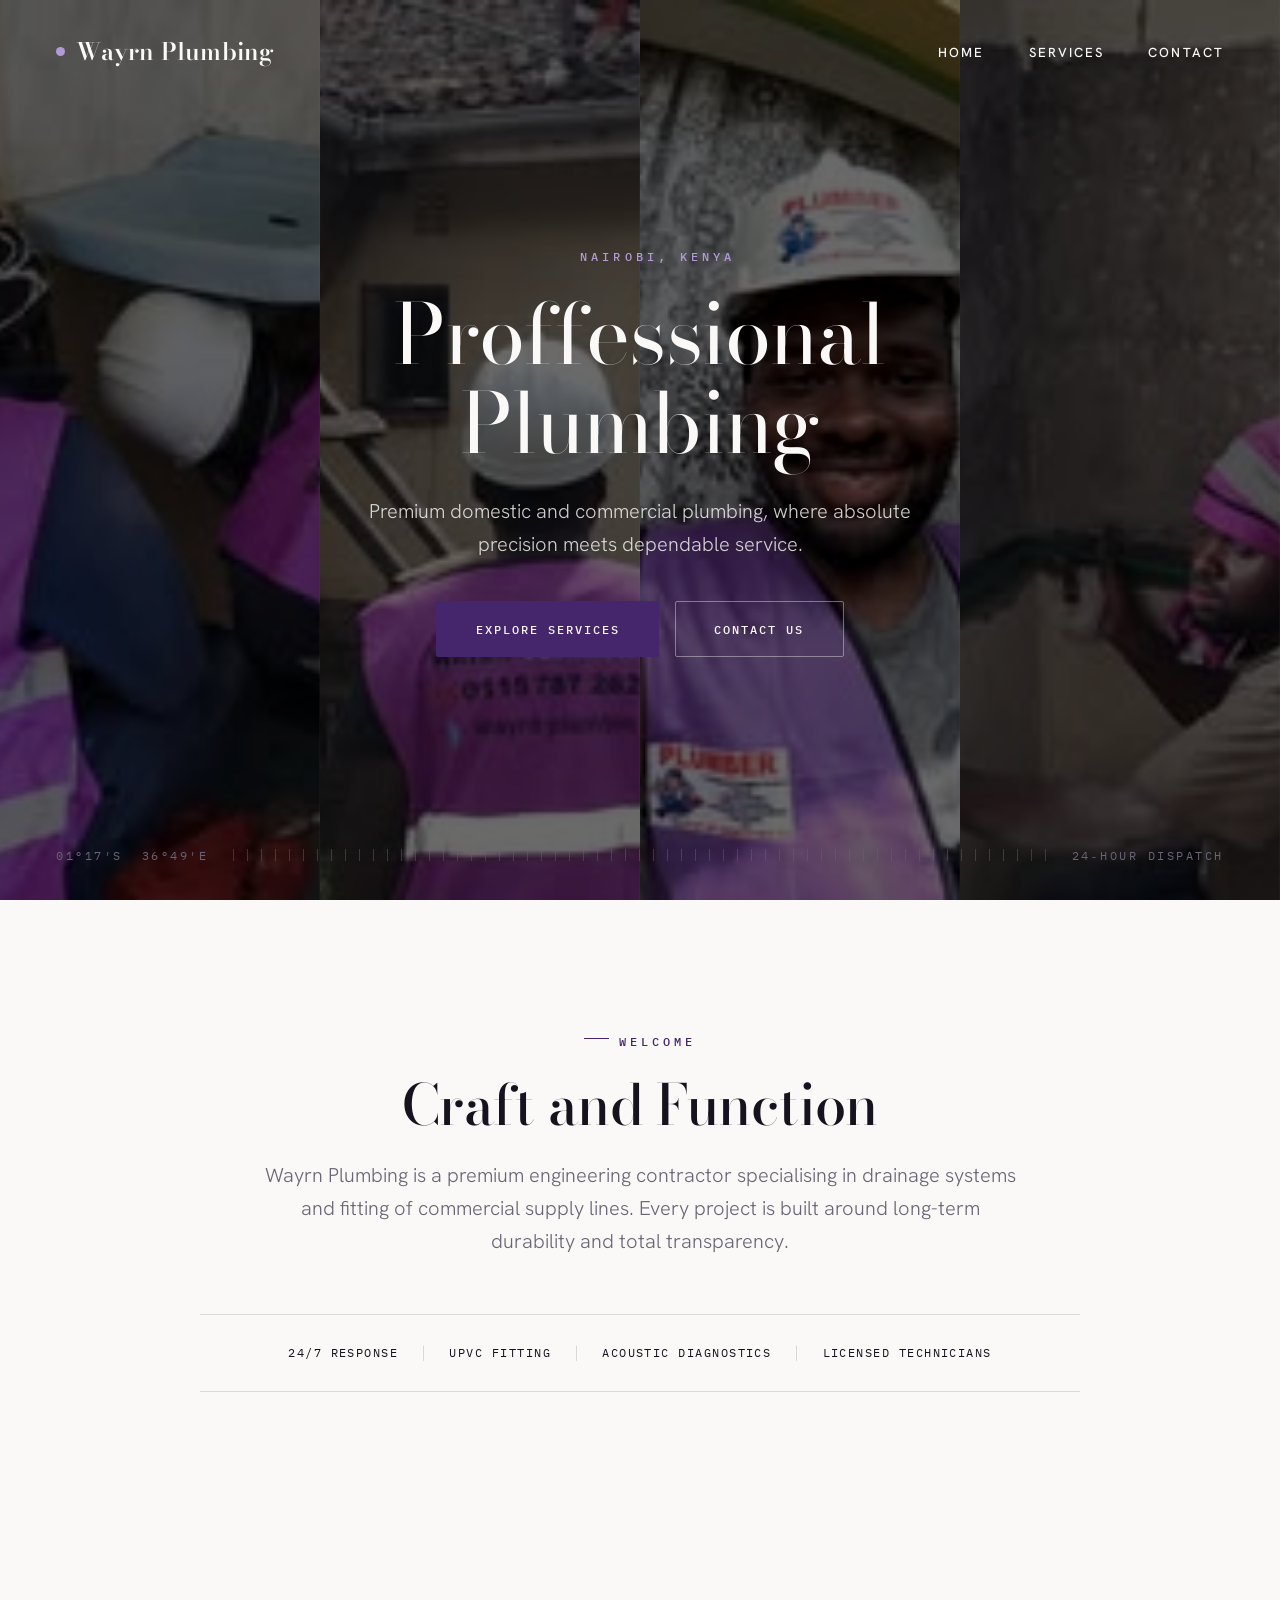
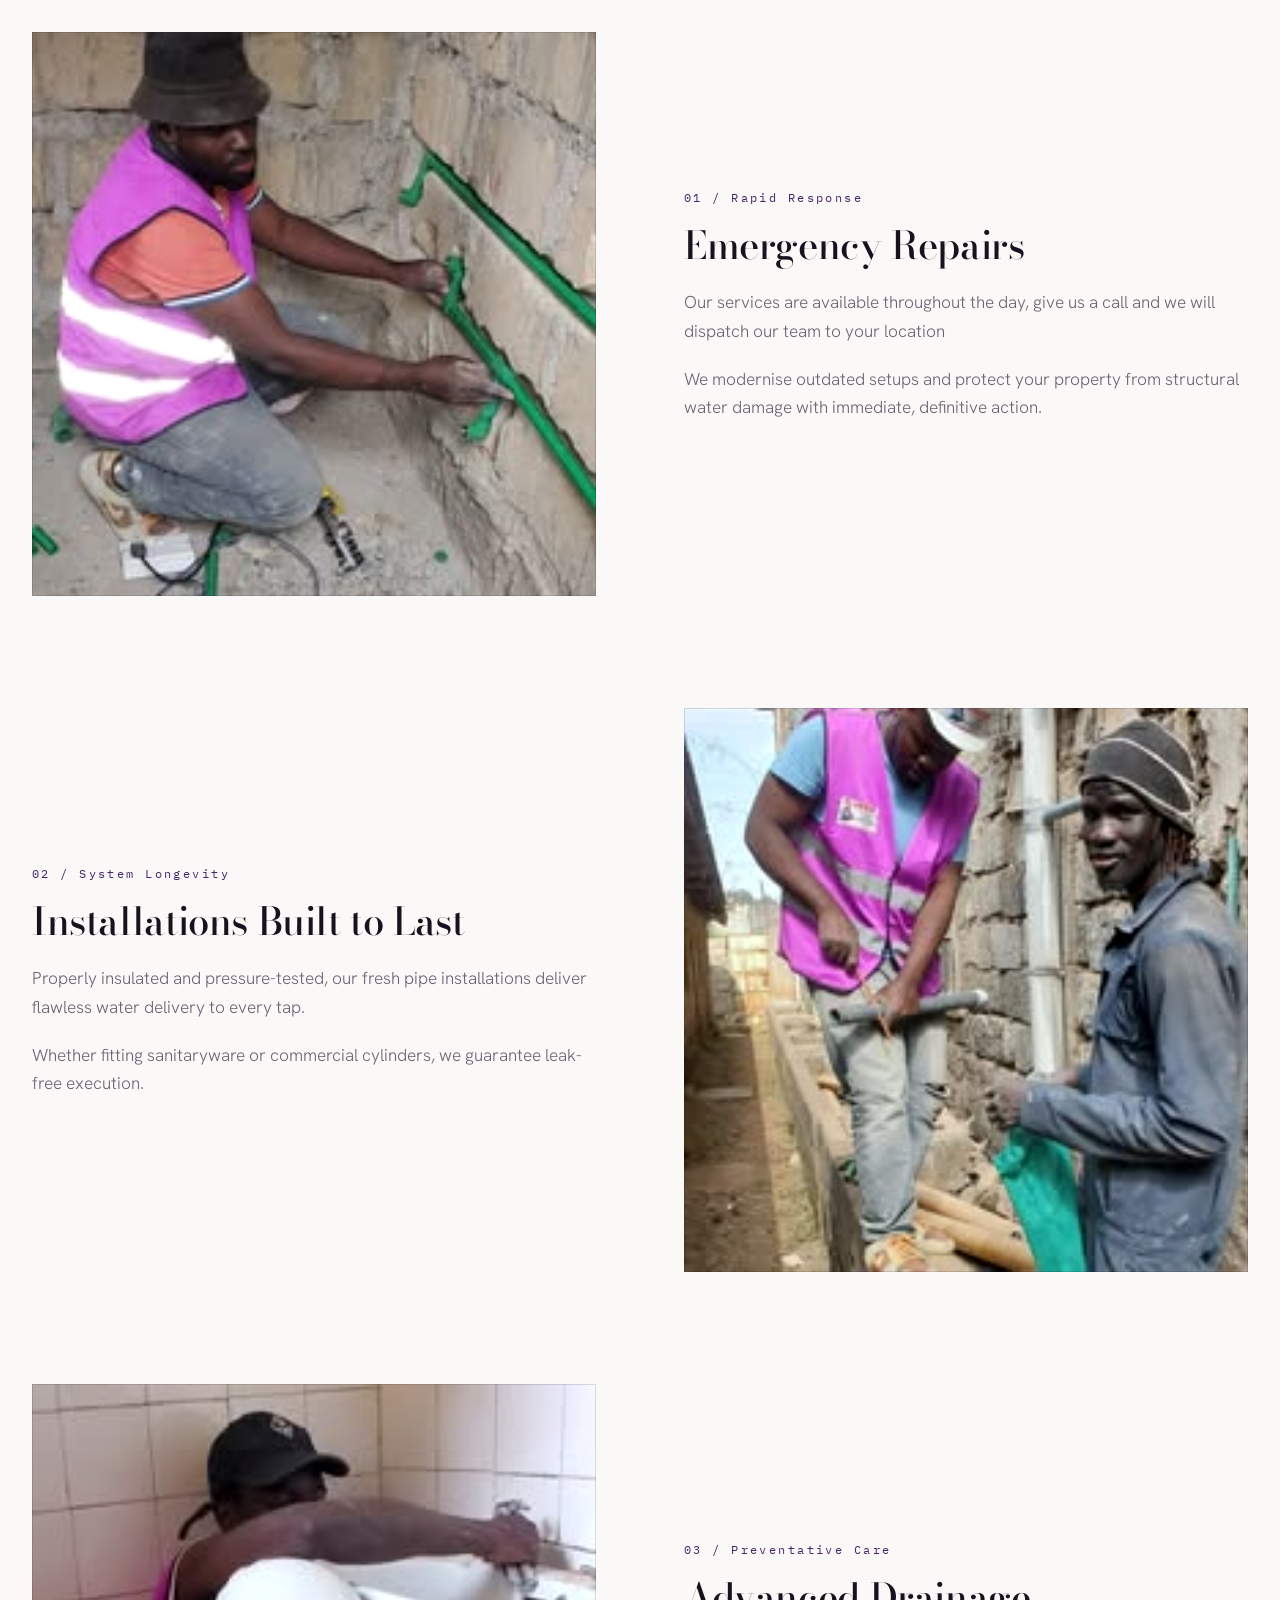
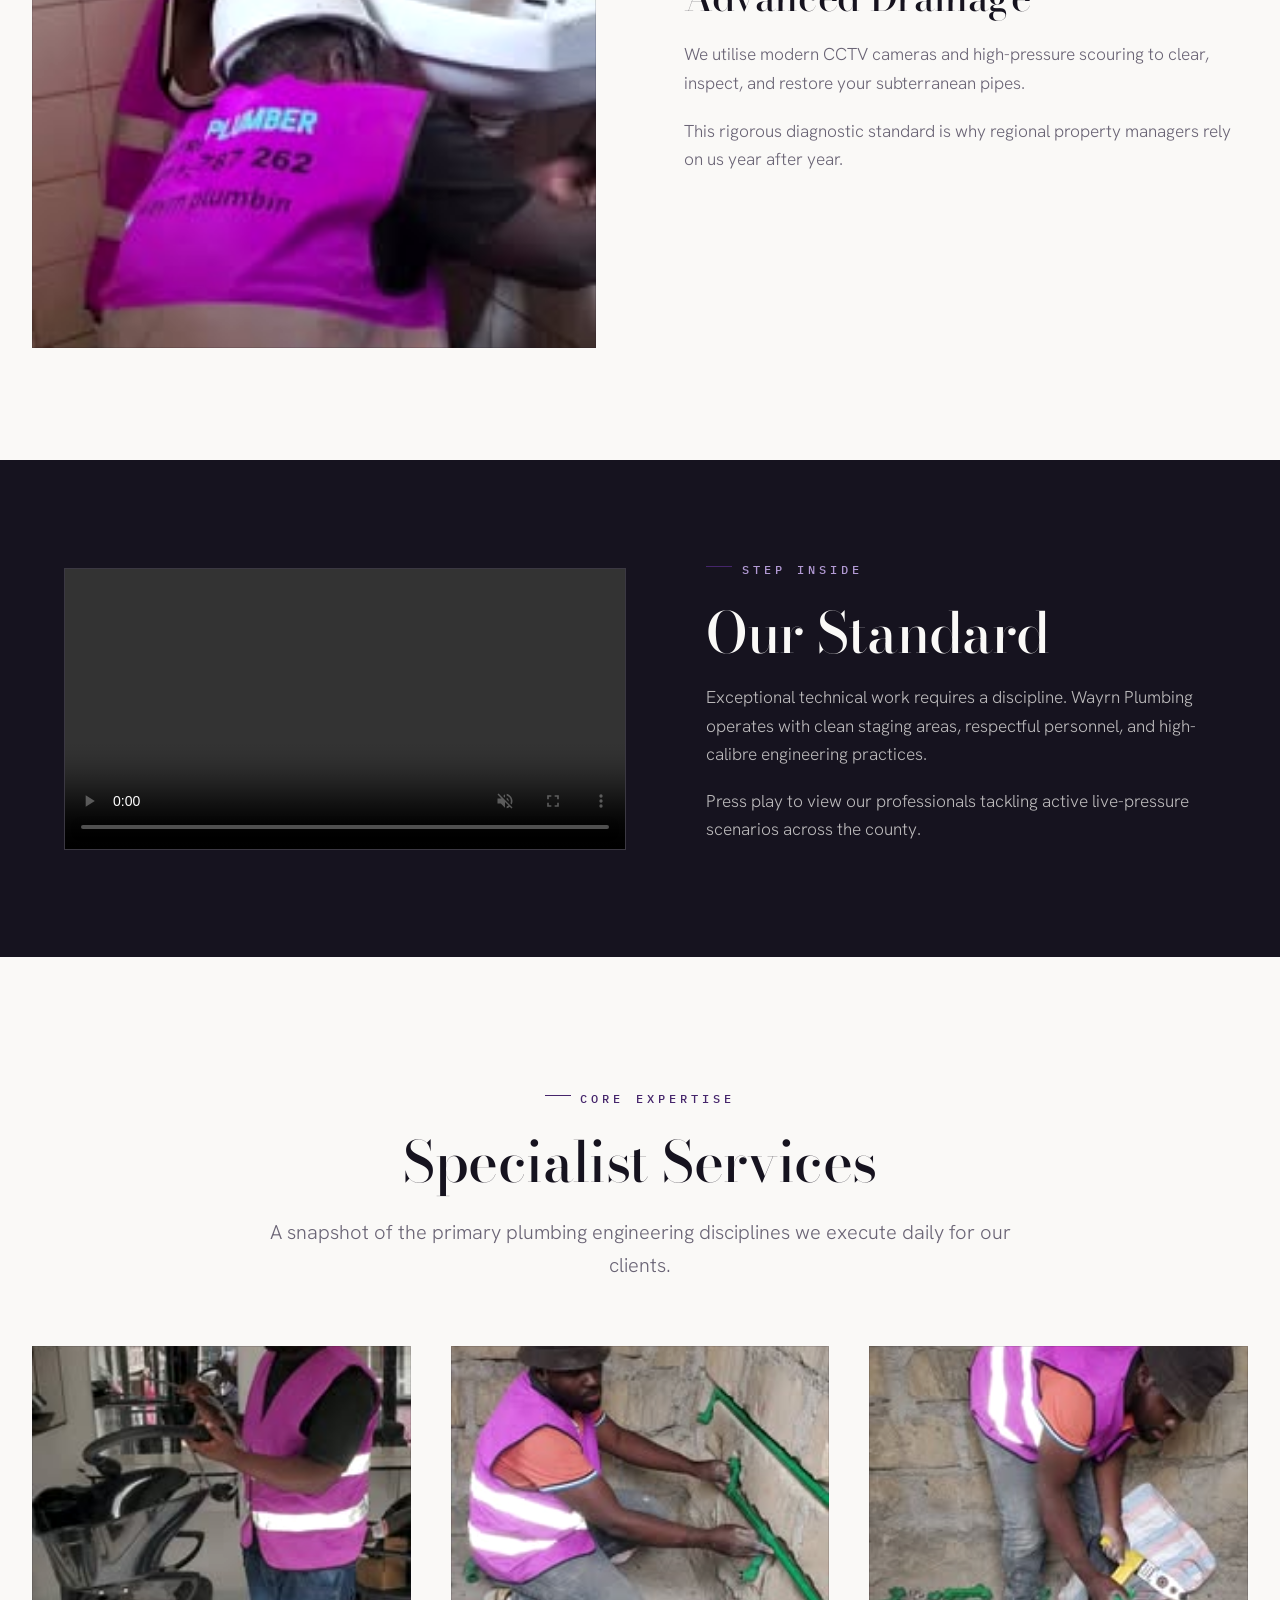
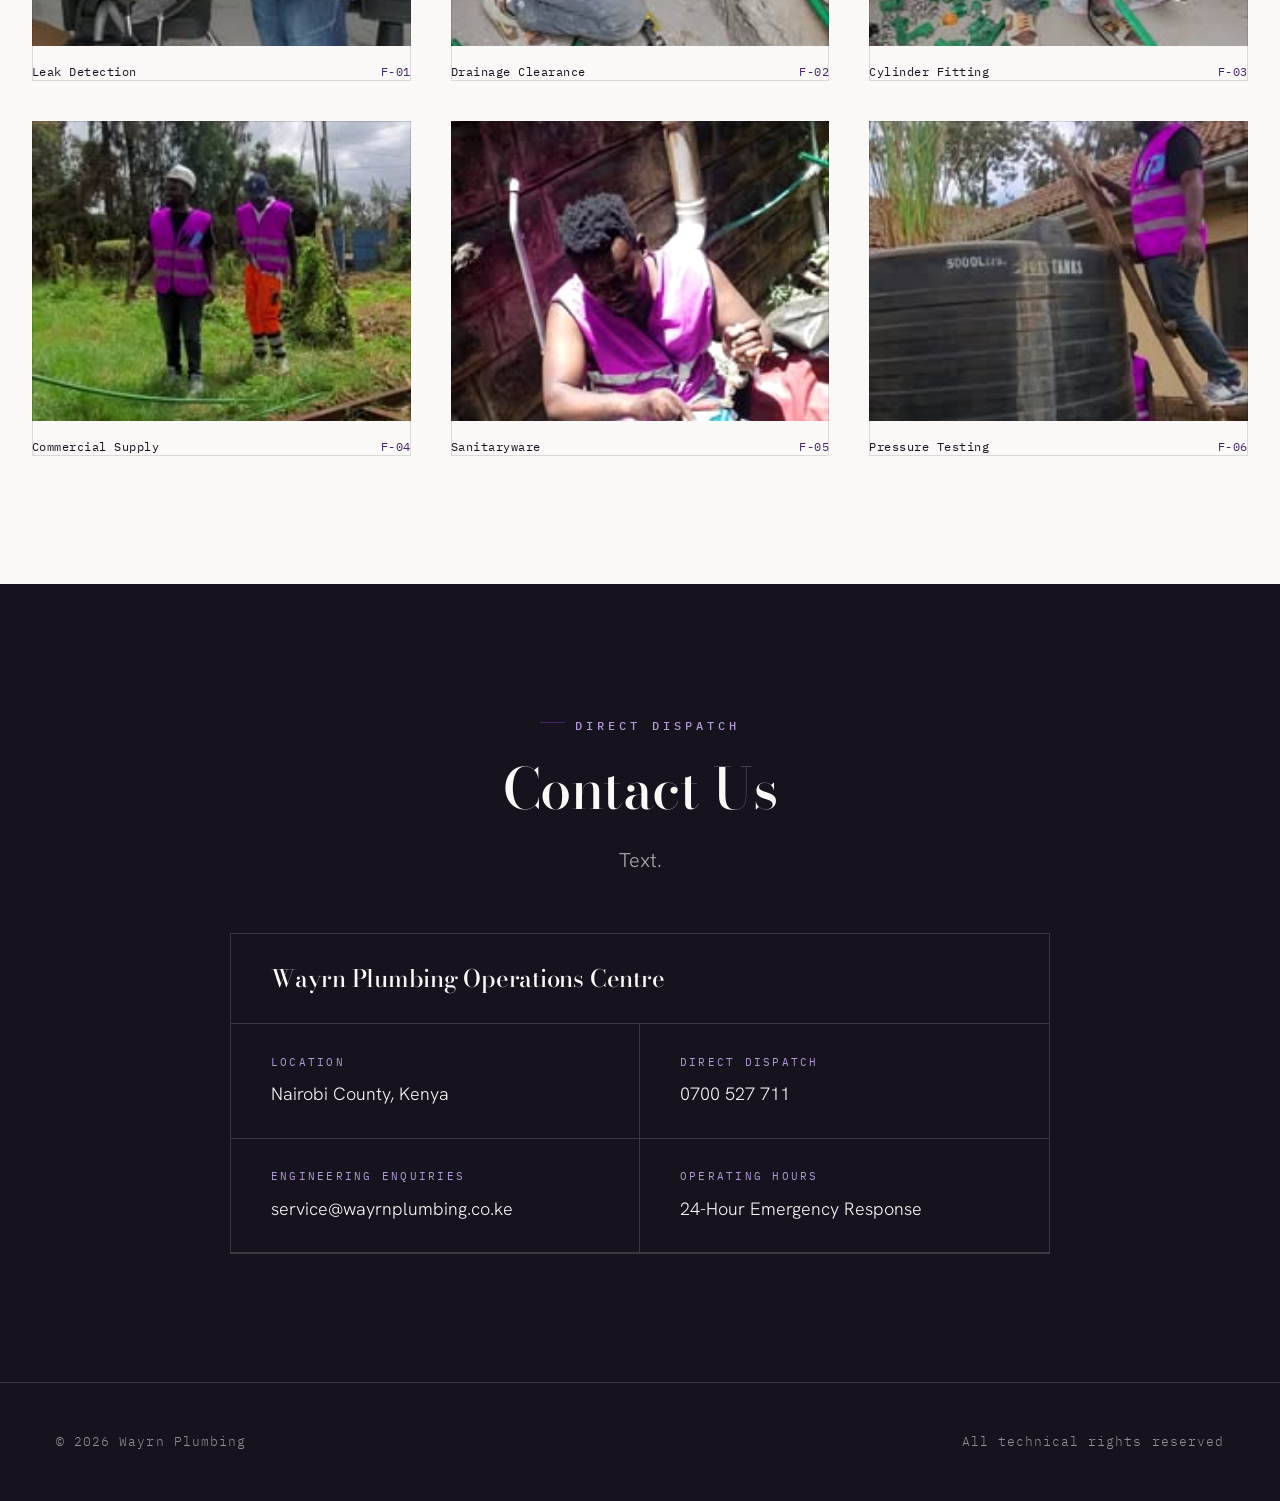
==== commit 3fec69ce: "Update index.html" ====
--- a/index.html
+++ b/index.html
@@ -78,7 +78,7 @@
                 <span class="index">02 / System Longevity</span>
                 <h3>Installations Built to Last</h3>
                 <p>Properly insulated and pressure-tested, our fresh pipe installations deliver flawless water delivery to every tap.</p>
-                <p>Whether fitting bespoke sanitaryware or high-capacity commercial cylinders, we guarantee pristine, leak-free execution.</p>
+                <p>Whether fitting sanitaryware or commercial cylinders, we guarantee leak-free execution.</p>
             </div>
         </div>
 
